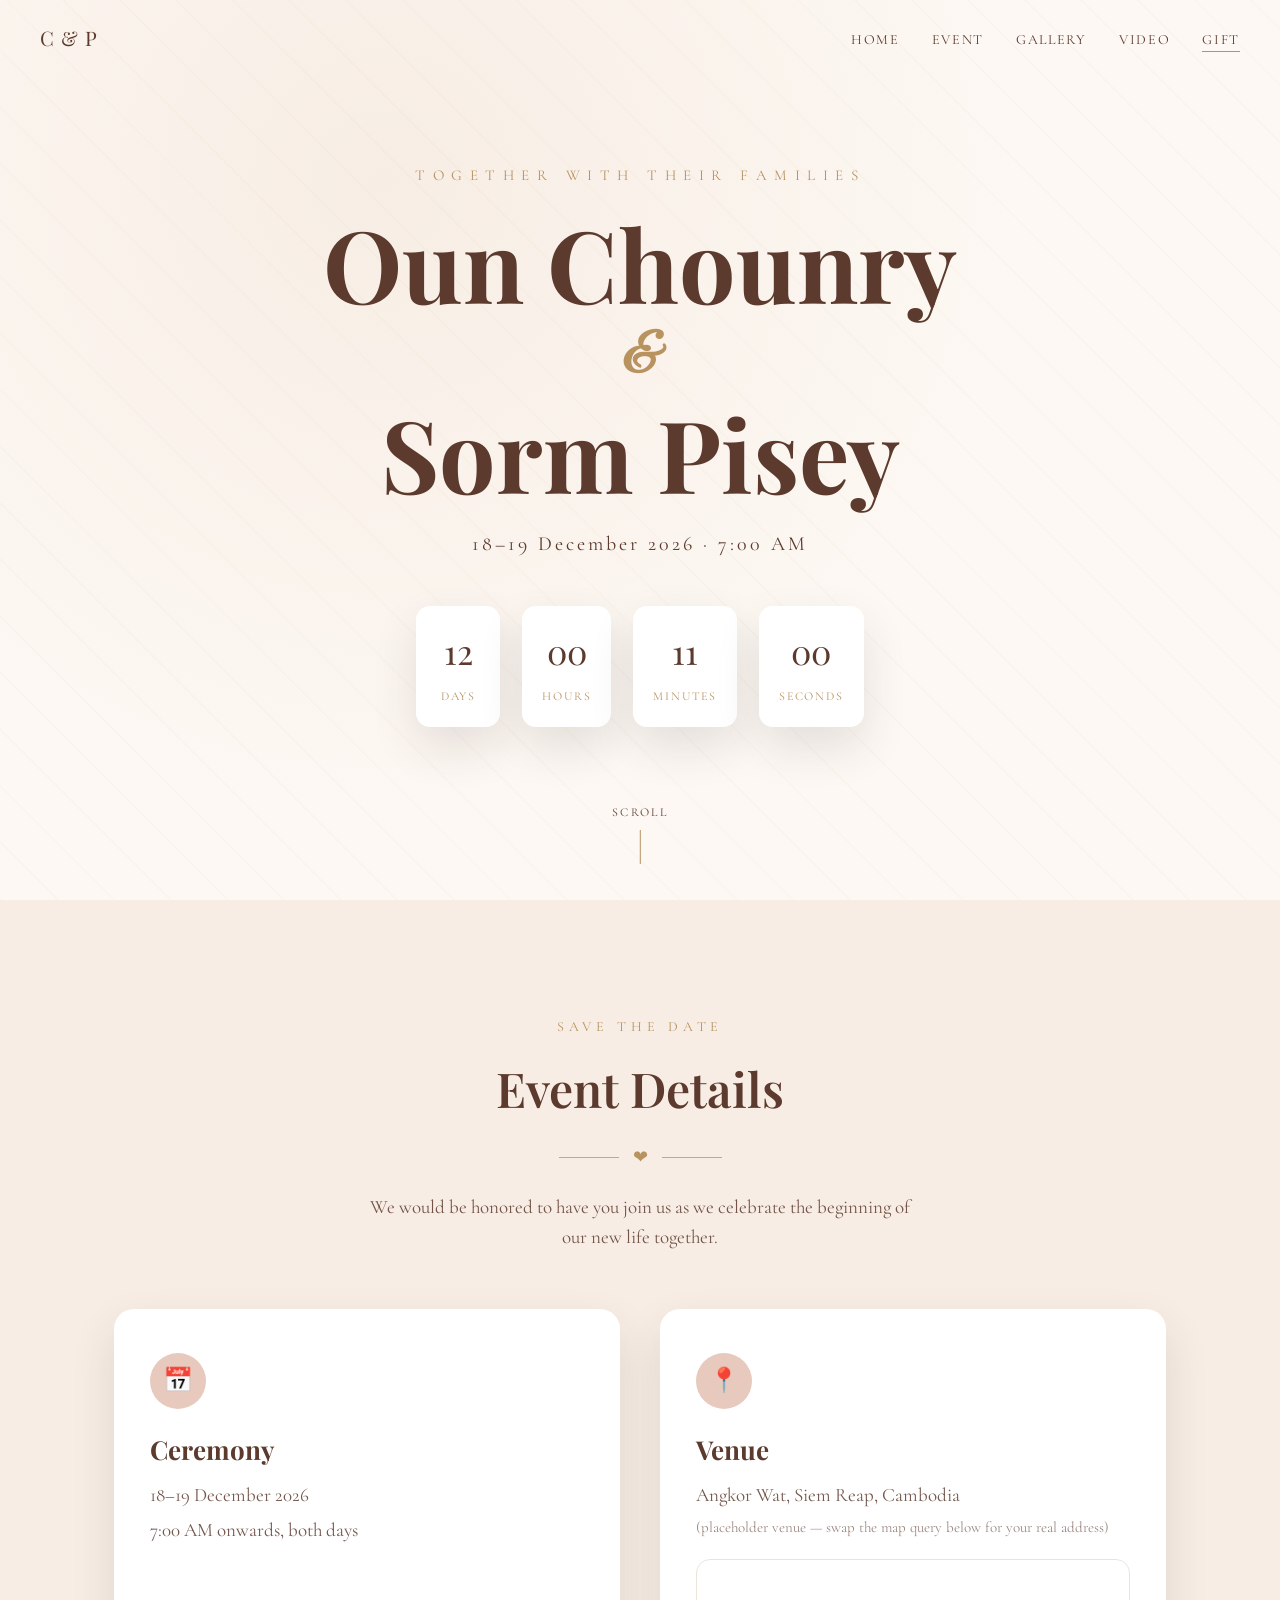
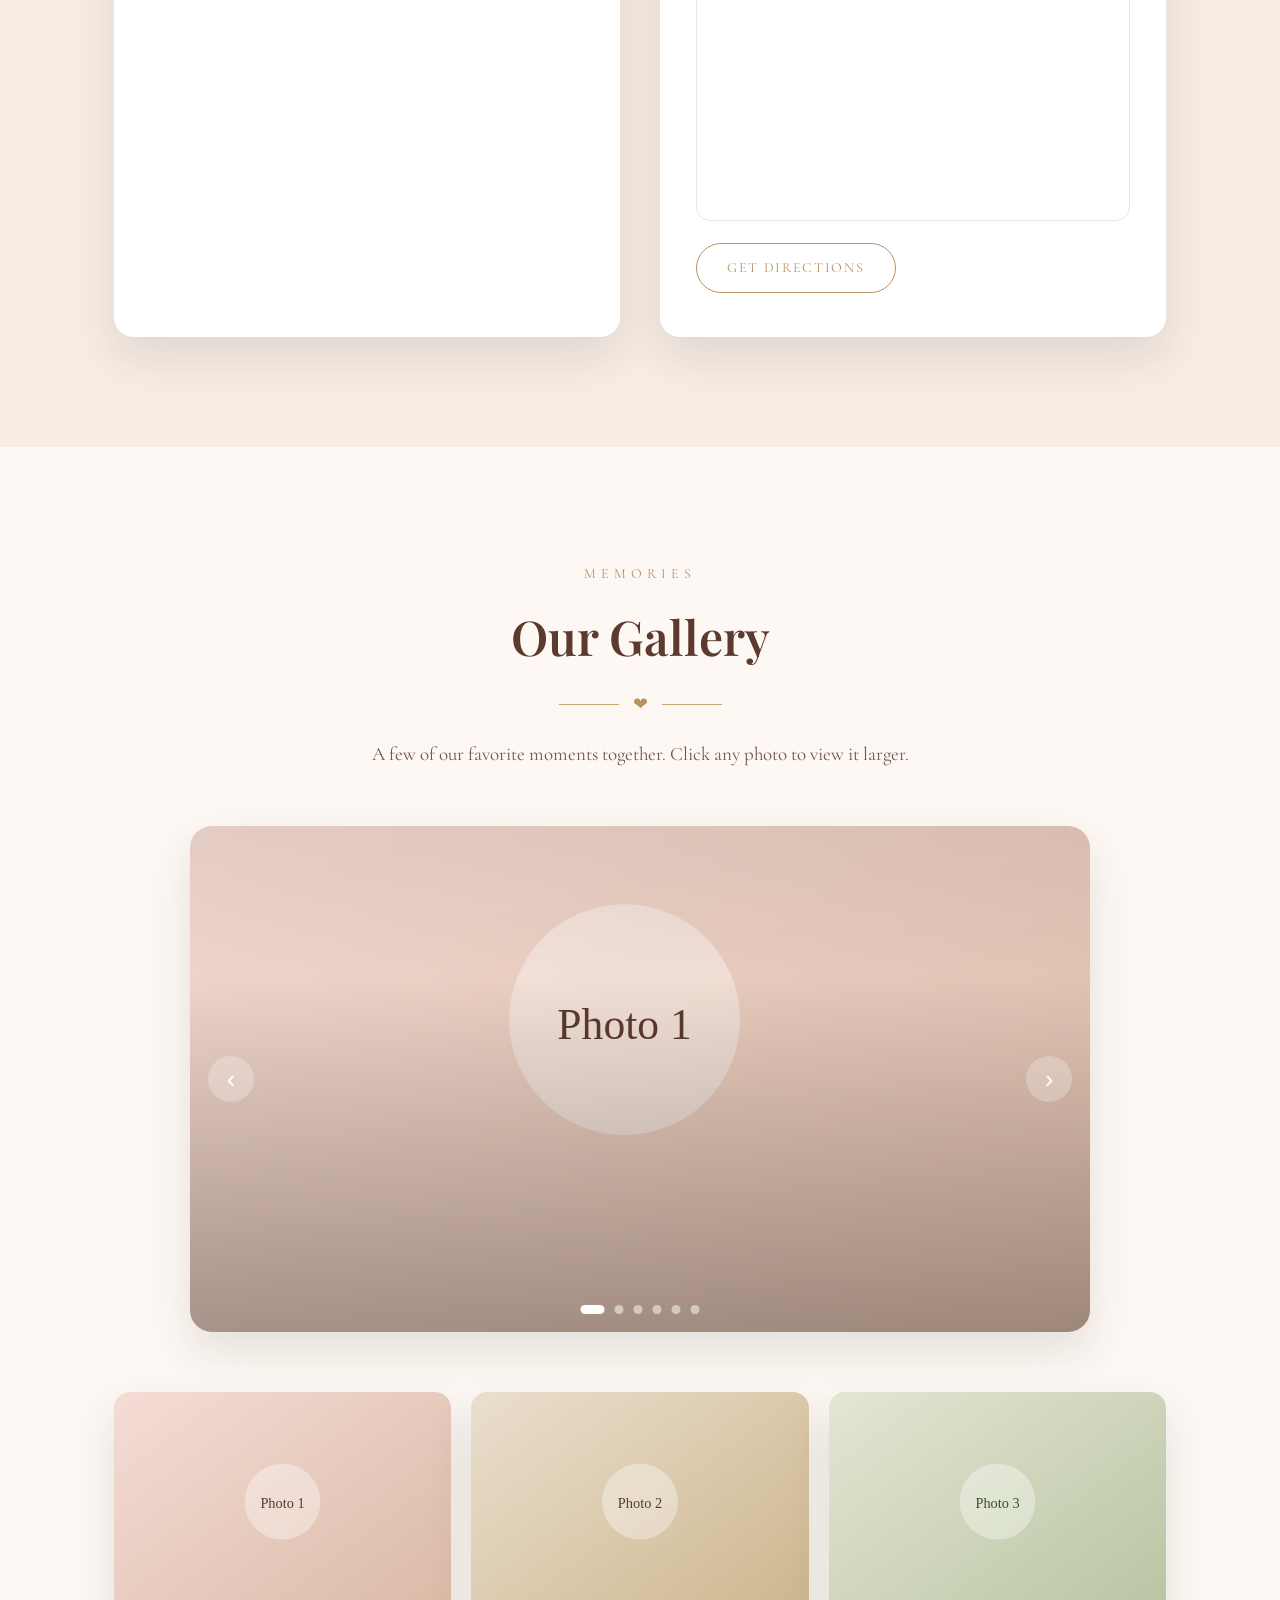
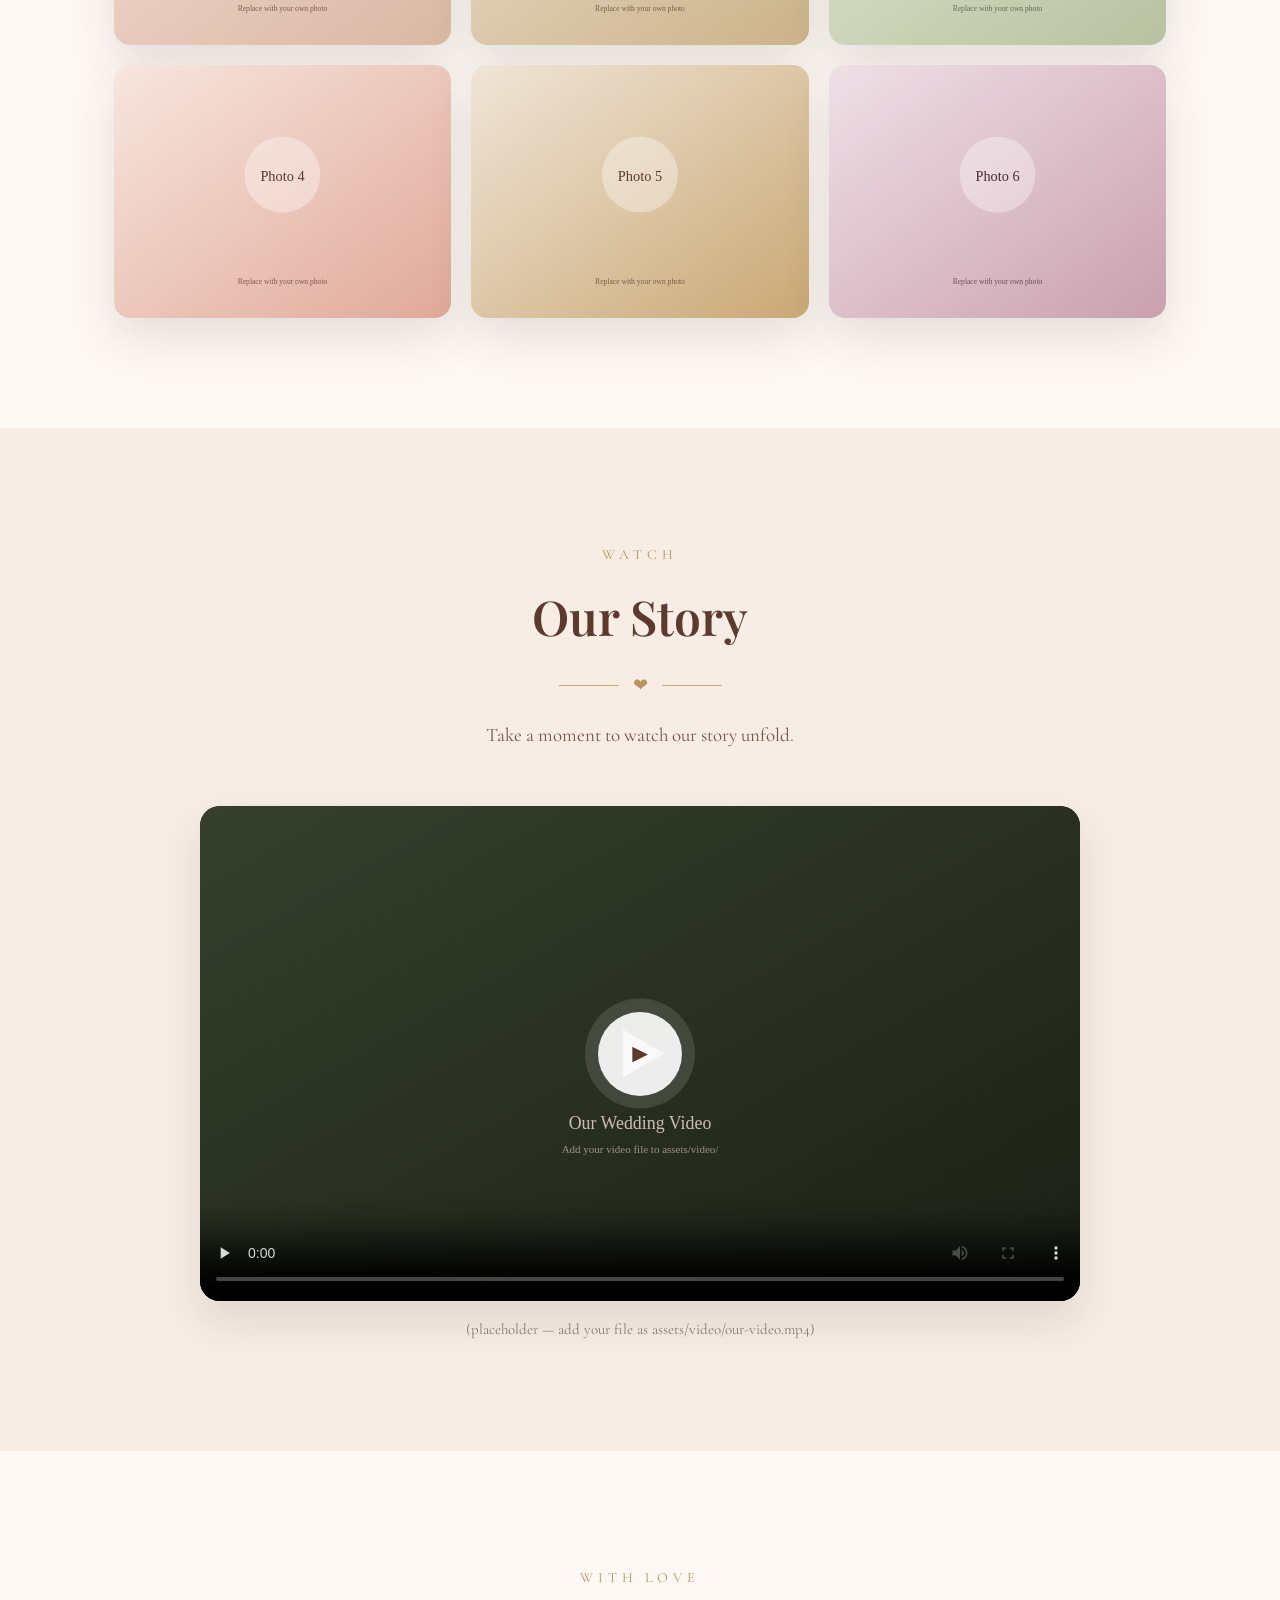
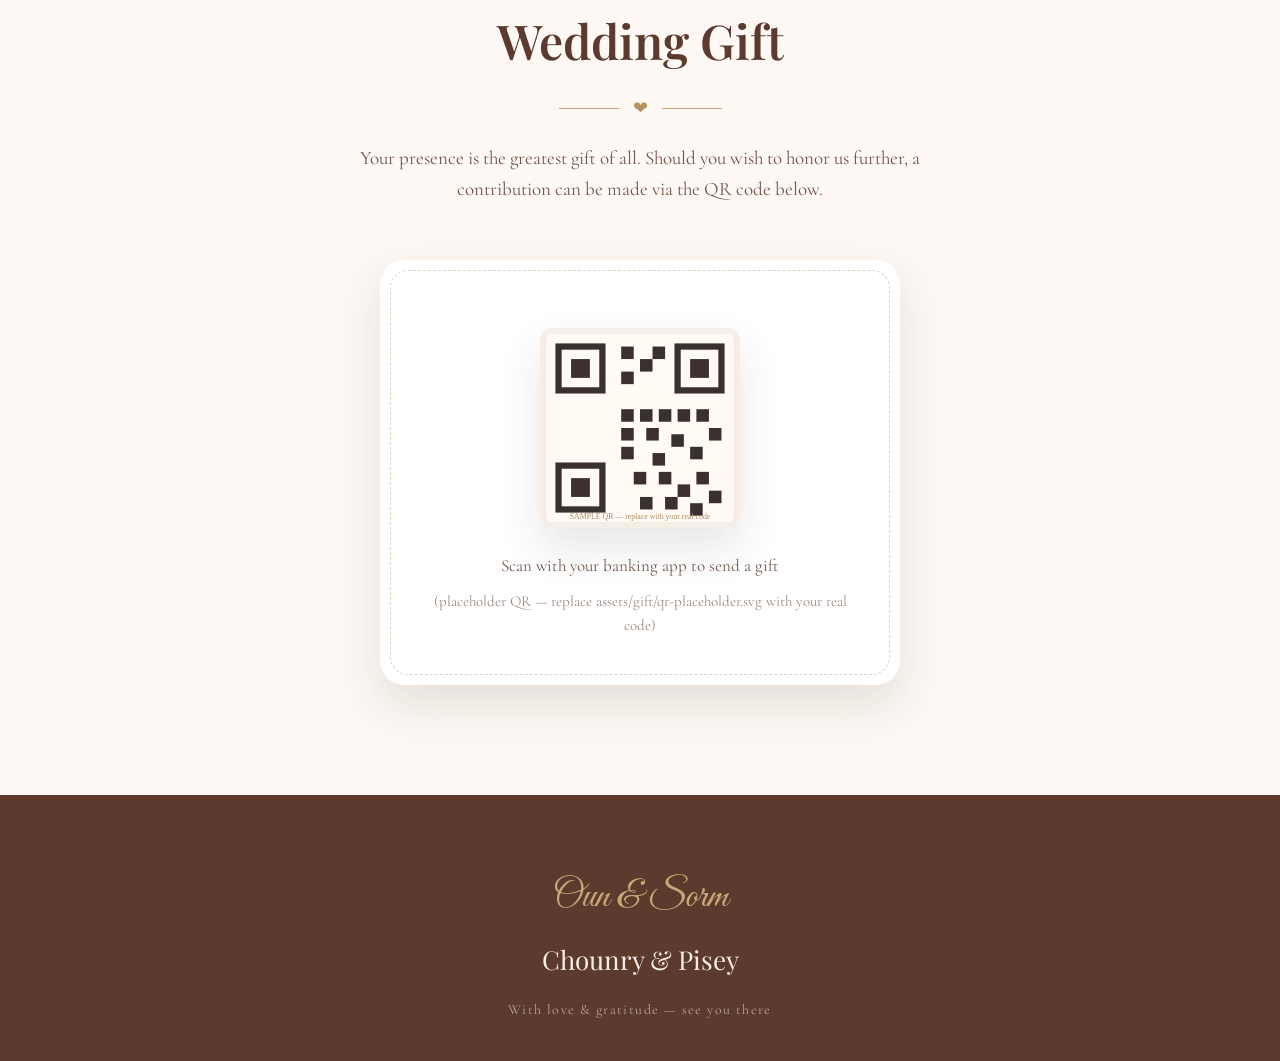
==== index.html @ d33e0694 "first commit" ====
<!DOCTYPE html>
<html lang="en">
<head>
<meta charset="UTF-8" />
<meta name="viewport" content="width=device-width, initial-scale=1.0" />
<title>Chounry &amp; Pisey — Wedding Invitation</title>
<meta name="description" content="Join us in celebrating the wedding of Oun Chounry &amp; Sorm Pisey." />

<link rel="preconnect" href="https://fonts.googleapis.com">
<link rel="preconnect" href="https://fonts.gstatic.com" crossorigin>
<link href="https://fonts.googleapis.com/css2?family=Great+Vibes&family=Playfair+Display:wght@500;600;700&family=Cormorant+Garamond:wght@400;500;600&display=swap" rel="stylesheet">

<link rel="stylesheet" href="assets/css/style.css" />
</head>
<body>

<!-- Preloader -->
<div id="preloader">
  <div class="loader-heart"></div>
</div>

<!-- Floating petals background -->
<div class="petals" aria-hidden="true"></div>

<!-- Navigation -->
<nav class="navbar">
  <div class="nav-brand">C &amp; P</div>
  <ul class="nav-links">
    <li><a href="#home">Home</a></li>
    <li><a href="#event">Event</a></li>
    <li><a href="#gallery">Gallery</a></li>
    <li><a href="#video">Video</a></li>
    <li><a href="#gift">Gift</a></li>
  </ul>
  <div class="nav-toggle" aria-label="Toggle menu">
    <span></span><span></span><span></span>
  </div>
</nav>

<!-- Hero -->
<header class="hero" id="home">
  <div class="hero-content">
    <span class="hero-kicker">Together with their families</span>
    <h1 class="hero-names">
      Oun Chounry
      <span class="amp">&amp;</span>
      Sorm Pisey
    </h1>
    <p class="hero-date">
      18–19 December 2026 · 7:00 AM
    </p>

    <div class="countdown">
      <div class="unit"><span class="num" data-countdown="days">0</span><span class="label">Days</span></div>
      <div class="unit"><span class="num" data-countdown="hours">00</span><span class="label">Hours</span></div>
      <div class="unit"><span class="num" data-countdown="minutes">00</span><span class="label">Minutes</span></div>
      <div class="unit"><span class="num" data-countdown="seconds">00</span><span class="label">Seconds</span></div>
    </div>
  </div>

  <div class="scroll-indicator">
    <span>Scroll</span>
    <span class="line"></span>
  </div>
</header>

<!-- Event Details -->
<section class="event" id="event">
  <div class="container">
    <div class="center reveal">
      <span class="section-label">Save the Date</span>
      <h2 class="section-title">Event Details</h2>
      <div class="divider"><span>&#10084;</span></div>
      <p class="section-sub">
        We would be honored to have you join us as we celebrate the beginning of our new life together.
      </p>
    </div>

    <div class="event-grid">
      <div class="event-card reveal reveal-delay-1">
        <div class="event-icon">&#128197;</div>
        <h3>Ceremony</h3>
        <p>18–19 December 2026</p>
        <p>7:00 AM onwards, both days</p>
      </div>

      <div class="event-card reveal reveal-delay-2">
        <div class="event-icon">&#128205;</div>
        <h3>Venue</h3>
        <p>Angkor Wat, Siem Reap, Cambodia</p>
        <p style="opacity:0.6; font-size: 15px; margin-bottom: 10px;">(placeholder venue — swap the map query below for your real address)</p>
        <div class="map-frame">
          <iframe
            src="https://www.google.com/maps?q=Angkor+Wat,+Siem+Reap,+Cambodia&output=embed"
            loading="lazy"
            referrerpolicy="no-referrer-when-downgrade"
            title="Wedding venue map">
          </iframe>
        </div>
        <a class="btn btn-outline" href="https://www.google.com/maps?q=Angkor+Wat,+Siem+Reap,+Cambodia" target="_blank" rel="noopener">Get Directions</a>
      </div>
    </div>
  </div>
</section>

<!-- Gallery -->
<section id="gallery">
  <div class="container">
    <div class="center reveal">
      <span class="section-label">Memories</span>
      <h2 class="section-title">Our Gallery</h2>
      <div class="divider"><span>&#10084;</span></div>
      <p class="section-sub">A few of our favorite moments together. Click any photo to view it larger.</p>
    </div>

    <div class="carousel reveal">
      <div class="carousel-track">
        <div class="carousel-slide active"><img src="assets/photos/photo-1.svg" alt="Photo 1"></div>
        <div class="carousel-slide"><img src="assets/photos/photo-2.svg" alt="Photo 2"></div>
        <div class="carousel-slide"><img src="assets/photos/photo-3.svg" alt="Photo 3"></div>
        <div class="carousel-slide"><img src="assets/photos/photo-4.svg" alt="Photo 4"></div>
        <div class="carousel-slide"><img src="assets/photos/photo-5.svg" alt="Photo 5"></div>
        <div class="carousel-slide"><img src="assets/photos/photo-6.svg" alt="Photo 6"></div>
      </div>
      <button class="carousel-arrow prev" aria-label="Previous slide">&#8249;</button>
      <button class="carousel-arrow next" aria-label="Next slide">&#8250;</button>
      <div class="carousel-dots">
        <button class="dot active" data-slide="0" aria-label="Go to slide 1"></button>
        <button class="dot" data-slide="1" aria-label="Go to slide 2"></button>
        <button class="dot" data-slide="2" aria-label="Go to slide 3"></button>
        <button class="dot" data-slide="3" aria-label="Go to slide 4"></button>
        <button class="dot" data-slide="4" aria-label="Go to slide 5"></button>
        <button class="dot" data-slide="5" aria-label="Go to slide 6"></button>
      </div>
    </div>

    <div class="gallery-grid">
      <div class="gallery-item reveal reveal-delay-1"><img src="assets/photos/photo-1.svg" alt="Photo 1"></div>
      <div class="gallery-item reveal reveal-delay-2"><img src="assets/photos/photo-2.svg" alt="Photo 2"></div>
      <div class="gallery-item reveal reveal-delay-3"><img src="assets/photos/photo-3.svg" alt="Photo 3"></div>
      <div class="gallery-item reveal reveal-delay-1"><img src="assets/photos/photo-4.svg" alt="Photo 4"></div>
      <div class="gallery-item reveal reveal-delay-2"><img src="assets/photos/photo-5.svg" alt="Photo 5"></div>
      <div class="gallery-item reveal reveal-delay-3"><img src="assets/photos/photo-6.svg" alt="Photo 6"></div>
    </div>
  </div>
</section>

<!-- Video -->
<section class="video" id="video">
  <div class="container">
    <div class="center reveal">
      <span class="section-label">Watch</span>
      <h2 class="section-title">Our Story</h2>
      <div class="divider"><span>&#10084;</span></div>
      <p class="section-sub">Take a moment to watch our story unfold.</p>
    </div>

    <div class="video-frame reveal">
      <video poster="assets/video/poster.svg" controls preload="none">
        <source src="assets/video/our-video.mp4" type="video/mp4">
        Your browser does not support embedded video.
      </video>
      <div class="video-play">
        <div class="circle">&#9658;</div>
      </div>
    </div>
    <p class="center" style="opacity:0.6; font-size: 15px; margin-top:16px;">
      (placeholder — add your file as assets/video/our-video.mp4)
    </p>
  </div>
</section>

<!-- Gift -->
<section id="gift">
  <div class="container">
    <div class="center reveal">
      <span class="section-label">With Love</span>
      <h2 class="section-title">Wedding Gift</h2>
      <div class="divider"><span>&#10084;</span></div>
      <p class="section-sub">
        Your presence is the greatest gift of all. Should you wish to honor us further,
        a contribution can be made via the QR code below.
      </p>
    </div>

    <div class="gift-card reveal">
      <img class="gift-qr" src="assets/gift/qr-placeholder.svg" alt="Wedding gift QR code" />
      <p class="gift-note">Scan with your banking app to send a gift</p>
      <p class="gift-note" style="opacity:0.6; font-size: 15px;">(placeholder QR — replace assets/gift/qr-placeholder.svg with your real code)</p>
    </div>
  </div>
</section>

<!-- Footer -->
<footer>
  <div class="container">
    <span class="amp">Oun &amp; Sorm</span>
    <p class="names">Chounry &amp; Pisey</p>
    <p class="sub">With love &amp; gratitude — see you there</p>
  </div>
</footer>

<!-- Lightbox -->
<div class="lightbox">
  <span class="lightbox-close">&times;</span>
  <span class="lightbox-prev">&#8249;</span>
  <img src="" alt="" />
  <span class="lightbox-next">&#8250;</span>
</div>

<script src="assets/js/script.js"></script>
</body>
</html>
---- assets/css/style.css ----
/* ============ Custom Properties ============ */
:root {
  --ivory: #fdf8f3;
  --cream: #f7ede4;
  --blush: #e8c9bd;
  --blush-dark: #d9b8a3;
  --gold: #b8925f;
  --gold-light: #c9a875;
  --sage: #8a9a72;
  --ink: #3b2f2f;
  --ink-soft: #5c3a2e;
  --white: #ffffff;

  --font-script: "Great Vibes", "Brush Script MT", cursive;
  --font-heading: "Playfair Display", Georgia, "Times New Roman", serif;
  --font-body: "Cormorant Garamond", Georgia, serif;

  --shadow-soft: 0 20px 45px rgba(59, 47, 47, 0.12);
  --transition: 0.6s cubic-bezier(0.22, 1, 0.36, 1);
}

* {
  margin: 0;
  padding: 0;
  box-sizing: border-box;
}

html {
  scroll-behavior: smooth;
}

body {
  font-family: var(--font-body);
  background: var(--ivory);
  color: var(--ink);
  font-size: 19px;
  line-height: 1.6;
  overflow-x: hidden;
}

img {
  max-width: 100%;
  display: block;
}

a {
  text-decoration: none;
  color: inherit;
}

.container {
  max-width: 1100px;
  margin: 0 auto;
  padding: 0 24px;
}

.section-label {
  display: inline-block;
  font-family: var(--font-body);
  letter-spacing: 0.35em;
  text-transform: uppercase;
  font-size: 14px;
  color: var(--gold);
  margin-bottom: 12px;
}

.section-title {
  font-family: var(--font-heading);
  font-size: clamp(32px, 5vw, 48px);
  font-weight: 600;
  color: var(--ink-soft);
  margin-bottom: 16px;
}

.section-sub {
  max-width: 560px;
  margin: 0 auto 56px;
  color: var(--ink-soft);
  opacity: 0.85;
}

.center {
  text-align: center;
}

section {
  padding: 110px 0;
  position: relative;
}

/* ============ Reveal on scroll ============ */
.reveal {
  opacity: 0;
  transform: translateY(40px);
  transition: opacity 0.9s ease, transform 0.9s ease;
}
.reveal.in-view {
  opacity: 1;
  transform: translateY(0);
}
.reveal-delay-1.in-view { transition-delay: 0.1s; }
.reveal-delay-2.in-view { transition-delay: 0.2s; }
.reveal-delay-3.in-view { transition-delay: 0.3s; }
.reveal-delay-4.in-view { transition-delay: 0.4s; }
.reveal-delay-5.in-view { transition-delay: 0.5s; }

/* ============ Preloader ============ */
#preloader {
  position: fixed;
  inset: 0;
  z-index: 9999;
  background: var(--ivory);
  display: flex;
  align-items: center;
  justify-content: center;
  transition: opacity 0.8s ease, visibility 0.8s ease;
}
#preloader.loaded {
  opacity: 0;
  visibility: hidden;
  pointer-events: none;
}
.loader-heart {
  width: 48px;
  height: 48px;
  position: relative;
  transform: rotate(45deg);
  animation: heartbeat 1.1s ease-in-out infinite;
}
.loader-heart::before,
.loader-heart::after {
  content: "";
  position: absolute;
  width: 48px;
  height: 48px;
  border-radius: 50%;
  background: var(--gold-light);
}
.loader-heart::before { top: -24px; left: 0; }
.loader-heart::after { left: 24px; top: 0; }
@keyframes heartbeat {
  0%, 100% { transform: rotate(45deg) scale(1); }
  25% { transform: rotate(45deg) scale(1.12); }
  40% { transform: rotate(45deg) scale(0.95); }
}

/* ============ Floating Petals Background ============ */
.petals {
  position: fixed;
  inset: 0;
  pointer-events: none;
  overflow: hidden;
  z-index: 1;
}
.petal {
  position: absolute;
  top: -40px;
  width: 14px;
  height: 14px;
  background: var(--blush-dark);
  opacity: 0.55;
  border-radius: 100% 0 100% 0;
  animation-name: fall, sway;
  animation-timing-function: linear, ease-in-out;
  animation-iteration-count: infinite, infinite;
}
@keyframes fall {
  to { transform: translateY(110vh) rotate(360deg); }
}
@keyframes sway {
  0%, 100% { margin-left: 0; }
  50% { margin-left: 40px; }
}

/* ============ Navigation ============ */
.navbar {
  position: fixed;
  top: 0;
  left: 0;
  right: 0;
  z-index: 500;
  display: flex;
  align-items: center;
  justify-content: space-between;
  padding: 22px 40px;
  transition: background var(--transition), padding var(--transition), box-shadow var(--transition);
}
.navbar.scrolled {
  background: rgba(253, 248, 243, 0.92);
  backdrop-filter: blur(10px);
  padding: 14px 40px;
  box-shadow: 0 8px 24px rgba(59, 47, 47, 0.08);
}
.nav-brand {
  font-family: var(--font-heading);
  font-size: 20px;
  letter-spacing: 0.05em;
  color: var(--ink-soft);
}
.nav-links {
  display: flex;
  gap: 32px;
  list-style: none;
}
.nav-links a {
  position: relative;
  font-size: 14px;
  letter-spacing: 0.12em;
  text-transform: uppercase;
  color: var(--ink-soft);
  padding-bottom: 4px;
}
.nav-links a::after {
  content: "";
  position: absolute;
  left: 0;
  bottom: 0;
  width: 0;
  height: 1px;
  background: var(--gold);
  transition: width 0.35s ease;
}
.nav-links a:hover::after,
.nav-links a.active::after {
  width: 100%;
}
.nav-toggle {
  display: none;
  flex-direction: column;
  gap: 5px;
  cursor: pointer;
  z-index: 600;
}
.nav-toggle span {
  width: 26px;
  height: 2px;
  background: var(--ink-soft);
  transition: transform 0.3s ease, opacity 0.3s ease;
}

/* ============ Hero ============ */
.hero {
  min-height: 100vh;
  display: flex;
  align-items: center;
  justify-content: center;
  text-align: center;
  position: relative;
  background: radial-gradient(circle at 30% 20%, var(--cream) 0%, var(--ivory) 55%),
              linear-gradient(160deg, var(--ivory) 0%, var(--blush) 140%);
  overflow: hidden;
}
.hero::before {
  content: "";
  position: absolute;
  inset: 0;
  background: repeating-linear-gradient(45deg, rgba(184, 146, 95, 0.03) 0 2px, transparent 2px 40px);
}
.hero-content {
  position: relative;
  z-index: 2;
}
.hero-kicker {
  display: block;
  font-size: 15px;
  letter-spacing: 0.5em;
  text-transform: uppercase;
  color: var(--gold);
  opacity: 0;
  animation: fadeInUp 1s ease forwards 0.2s;
}
.hero-names {
  font-family: var(--font-heading);
  font-size: clamp(48px, 9vw, 100px);
  color: var(--ink-soft);
  margin: 18px 0;
  line-height: 1.15;
  opacity: 0;
  animation: fadeInUp 1.1s ease forwards 0.5s;
}
.hero-names .amp {
  display: block;
  font-family: var(--font-script);
  font-size: 0.55em;
  color: var(--gold);
  margin: 6px 0;
}
.hero-date {
  font-size: 20px;
  letter-spacing: 0.15em;
  color: var(--ink-soft);
  opacity: 0;
  animation: fadeInUp 1s ease forwards 0.9s;
}
.hero-date .edit-note {
  display: block;
  font-size: 13px;
  letter-spacing: 0.05em;
  color: var(--sage);
  margin-top: 6px;
  font-style: italic;
}

@keyframes fadeInUp {
  from { opacity: 0; transform: translateY(28px); }
  to { opacity: 1; transform: translateY(0); }
}

/* Countdown */
.countdown {
  display: flex;
  gap: 22px;
  justify-content: center;
  margin: 46px 0 10px;
  opacity: 0;
  animation: fadeInUp 1s ease forwards 1.2s;
}
.countdown .unit {
  background: var(--white);
  border-radius: 14px;
  padding: 18px 20px;
  min-width: 84px;
  box-shadow: var(--shadow-soft);
}
.countdown .num {
  display: block;
  font-family: var(--font-heading);
  font-size: 34px;
  color: var(--ink-soft);
}
.countdown .label {
  font-size: 12px;
  letter-spacing: 0.15em;
  text-transform: uppercase;
  color: var(--gold);
}

.scroll-indicator {
  position: absolute;
  bottom: 36px;
  left: 50%;
  transform: translateX(-50%);
  display: flex;
  flex-direction: column;
  align-items: center;
  gap: 8px;
  color: var(--ink-soft);
  font-size: 12px;
  letter-spacing: 0.2em;
  text-transform: uppercase;
  animation: bounce 2.4s ease-in-out infinite;
}
.scroll-indicator .line {
  width: 1px;
  height: 34px;
  background: var(--gold);
}
@keyframes bounce {
  0%, 100% { transform: translate(-50%, 0); }
  50% { transform: translate(-50%, 10px); }
}

/* ============ Divider ============ */
.divider {
  display: flex;
  align-items: center;
  justify-content: center;
  gap: 14px;
  margin-bottom: 20px;
}
.divider::before,
.divider::after {
  content: "";
  width: 60px;
  height: 1px;
  background: var(--gold-light);
}
.divider span {
  color: var(--gold);
  font-size: 18px;
}

/* ============ Event Section ============ */
.event {
  background: var(--cream);
}
.event-grid {
  display: grid;
  grid-template-columns: 1fr 1fr;
  gap: 40px;
  align-items: stretch;
}
.event-card {
  background: var(--white);
  border-radius: 20px;
  padding: 44px 36px;
  box-shadow: var(--shadow-soft);
  transition: transform var(--transition), box-shadow var(--transition);
}
.event-card:hover {
  transform: translateY(-8px);
  box-shadow: 0 30px 55px rgba(59, 47, 47, 0.16);
}
.event-icon {
  width: 56px;
  height: 56px;
  border-radius: 50%;
  background: var(--blush);
  display: flex;
  align-items: center;
  justify-content: center;
  font-size: 24px;
  margin-bottom: 20px;
  color: var(--ink-soft);
}
.event-card h3 {
  font-family: var(--font-heading);
  font-size: 26px;
  color: var(--ink-soft);
  margin-bottom: 10px;
}
.event-card p {
  color: var(--ink-soft);
  opacity: 0.85;
  margin-bottom: 4px;
}
.map-frame {
  margin-top: 20px;
  border-radius: 14px;
  overflow: hidden;
  border: 1px solid rgba(184, 146, 95, 0.25);
}
.map-frame iframe {
  width: 100%;
  height: 260px;
  border: 0;
  display: block;
  filter: grayscale(15%) contrast(1.02);
}
.btn {
  display: inline-block;
  margin-top: 22px;
  padding: 13px 30px;
  border-radius: 999px;
  background: var(--gold);
  color: var(--white);
  font-size: 14px;
  letter-spacing: 0.12em;
  text-transform: uppercase;
  transition: transform 0.3s ease, box-shadow 0.3s ease, background 0.3s ease;
  box-shadow: 0 10px 24px rgba(184, 146, 95, 0.35);
}
.btn:hover {
  transform: translateY(-3px);
  background: var(--gold-light);
  box-shadow: 0 16px 30px rgba(184, 146, 95, 0.45);
}
.btn-outline {
  background: transparent;
  color: var(--gold);
  box-shadow: none;
  border: 1px solid var(--gold);
}
.btn-outline:hover {
  background: var(--gold);
  color: var(--white);
}

/* ============ Carousel ============ */
.carousel {
  position: relative;
  max-width: 900px;
  margin: 0 auto 60px;
  border-radius: 22px;
  overflow: hidden;
  box-shadow: var(--shadow-soft);
  aspect-ratio: 16 / 9;
  background: var(--cream);
}
.carousel-track {
  position: relative;
  width: 100%;
  height: 100%;
}
.carousel-slide {
  position: absolute;
  inset: 0;
  opacity: 0;
  transition: opacity 1.4s cubic-bezier(0.22, 1, 0.36, 1);
  overflow: hidden;
}
.carousel-slide.active {
  opacity: 1;
  z-index: 1;
}
.carousel-slide img {
  width: 100%;
  height: 100%;
  object-fit: cover;
  transform: scale(1);
}
.carousel-slide.active img {
  animation: kenburns 6.5s ease-in-out forwards;
}
@keyframes kenburns {
  from { transform: scale(1) translate(0, 0); }
  to { transform: scale(1.14) translate(-1.5%, -1.5%); }
}
.carousel::after {
  content: "";
  position: absolute;
  inset: 0;
  background: linear-gradient(180deg, rgba(0,0,0,0.05) 0%, rgba(0,0,0,0) 30%, rgba(0,0,0,0.28) 100%);
  z-index: 2;
  pointer-events: none;
}
.carousel-arrow {
  position: absolute;
  top: 50%;
  transform: translateY(-50%);
  z-index: 3;
  width: 46px;
  height: 46px;
  border: none;
  border-radius: 50%;
  background: rgba(255, 255, 255, 0.25);
  backdrop-filter: blur(4px);
  color: #fff;
  font-size: 26px;
  line-height: 1;
  cursor: pointer;
  display: flex;
  align-items: center;
  justify-content: center;
  transition: background 0.3s ease, transform 0.3s ease;
}
.carousel-arrow:hover {
  background: rgba(255, 255, 255, 0.45);
  transform: translateY(-50%) scale(1.08);
}
.carousel-arrow.prev { left: 18px; }
.carousel-arrow.next { right: 18px; }
.carousel-dots {
  position: absolute;
  bottom: 18px;
  left: 50%;
  transform: translateX(-50%);
  z-index: 3;
  display: flex;
  gap: 10px;
}
.carousel-dots .dot {
  width: 9px;
  height: 9px;
  border-radius: 50%;
  border: none;
  background: rgba(255, 255, 255, 0.5);
  cursor: pointer;
  padding: 0;
  transition: transform 0.3s ease, background 0.3s ease, width 0.3s ease;
}
.carousel-dots .dot.active {
  background: var(--white);
  width: 24px;
  border-radius: 5px;
}

@media (max-width: 720px) {
  .carousel-arrow {
    width: 38px;
    height: 38px;
    font-size: 20px;
  }
}

/* ============ Gallery ============ */
.gallery-grid {
  display: grid;
  grid-template-columns: repeat(3, 1fr);
  gap: 20px;
}
.gallery-item {
  position: relative;
  border-radius: 16px;
  overflow: hidden;
  cursor: pointer;
  aspect-ratio: 4 / 3;
  box-shadow: var(--shadow-soft);
}
.gallery-item img {
  width: 100%;
  height: 100%;
  object-fit: cover;
  transition: transform 0.7s cubic-bezier(0.22, 1, 0.36, 1);
}
.gallery-item:hover img {
  transform: scale(1.12);
}
.gallery-item::after {
  content: "\2795";
  position: absolute;
  inset: 0;
  display: flex;
  align-items: center;
  justify-content: center;
  color: #fff;
  font-size: 22px;
  background: rgba(59, 47, 47, 0);
  opacity: 0;
  pointer-events: none;
  transition: all 0.4s ease;
}
.gallery-item:hover::after {
  background: rgba(59, 47, 47, 0.35);
  opacity: 1;
}

/* Lightbox */
.lightbox {
  position: fixed;
  inset: 0;
  z-index: 1000;
  background: rgba(20, 15, 12, 0.92);
  display: flex;
  align-items: center;
  justify-content: center;
  opacity: 0;
  visibility: hidden;
  transition: opacity 0.4s ease, visibility 0.4s ease;
}
.lightbox.active {
  opacity: 1;
  visibility: visible;
}
.lightbox img {
  max-width: 82vw;
  max-height: 78vh;
  border-radius: 10px;
  transform: scale(0.9);
  transition: transform 0.4s ease;
  box-shadow: 0 30px 80px rgba(0,0,0,0.5);
}
.lightbox.active img {
  transform: scale(1);
}
.lightbox-close,
.lightbox-prev,
.lightbox-next {
  position: absolute;
  color: #fff;
  font-size: 28px;
  cursor: pointer;
  background: rgba(255,255,255,0.12);
  width: 46px;
  height: 46px;
  border-radius: 50%;
  display: flex;
  align-items: center;
  justify-content: center;
  transition: background 0.3s ease;
}
.lightbox-close:hover,
.lightbox-prev:hover,
.lightbox-next:hover {
  background: rgba(255,255,255,0.28);
}
.lightbox-close { top: 30px; right: 30px; }
.lightbox-prev { left: 24px; top: 50%; transform: translateY(-50%); }
.lightbox-next { right: 24px; top: 50%; transform: translateY(-50%); }

/* ============ Video ============ */
.video {
  background: var(--cream);
}
.video-frame {
  position: relative;
  max-width: 880px;
  margin: 0 auto;
  border-radius: 20px;
  overflow: hidden;
  box-shadow: var(--shadow-soft);
}
.video-frame video {
  width: 100%;
  display: block;
  background: #20261a;
}
.video-play {
  position: absolute;
  inset: 0;
  display: flex;
  align-items: center;
  justify-content: center;
  cursor: pointer;
  background: rgba(0,0,0,0.15);
  transition: opacity 0.4s ease;
}
.video-play .circle {
  width: 84px;
  height: 84px;
  border-radius: 50%;
  background: rgba(255,255,255,0.9);
  display: flex;
  align-items: center;
  justify-content: center;
  font-size: 26px;
  color: var(--ink-soft);
  animation: pulseRing 2.4s ease-in-out infinite;
}
@keyframes pulseRing {
  0%, 100% { box-shadow: 0 0 0 0 rgba(255,255,255,0.5); }
  50% { box-shadow: 0 0 0 18px rgba(255,255,255,0); }
}
.video-play.hidden {
  opacity: 0;
  pointer-events: none;
}

/* ============ Gift ============ */
.gift-card {
  max-width: 520px;
  margin: 0 auto;
  background: var(--white);
  border-radius: 24px;
  padding: 48px 40px;
  text-align: center;
  box-shadow: var(--shadow-soft);
  position: relative;
}
.gift-card::before {
  content: "";
  position: absolute;
  inset: 10px;
  border: 1px dashed rgba(184, 146, 95, 0.4);
  border-radius: 18px;
  pointer-events: none;
}
.gift-qr {
  width: 200px;
  margin: 20px auto 24px;
  border-radius: 12px;
  border: 6px solid var(--cream);
  box-shadow: var(--shadow-soft);
}
.gift-note {
  color: var(--ink-soft);
  opacity: 0.85;
  font-size: 17px;
  margin-top: 10px;
}

/* ============ Footer ============ */
footer {
  background: var(--ink-soft);
  color: var(--cream);
  text-align: center;
  padding: 70px 0 40px;
}
footer .amp {
  font-family: var(--font-script);
  font-size: 40px;
  color: var(--gold-light);
  display: block;
  margin-bottom: 10px;
}
footer .names {
  font-family: var(--font-heading);
  font-size: 26px;
  margin-bottom: 18px;
}
footer .sub {
  opacity: 0.6;
  font-size: 14px;
  letter-spacing: 0.1em;
}

/* ============ Responsive ============ */
@media (max-width: 860px) {
  .event-grid {
    grid-template-columns: 1fr;
  }
  .gallery-grid {
    grid-template-columns: repeat(2, 1fr);
  }
}

@media (max-width: 720px) {
  .nav-links {
    position: fixed;
    top: 0;
    right: 0;
    height: 100vh;
    width: 240px;
    background: var(--ivory);
    flex-direction: column;
    justify-content: center;
    align-items: center;
    gap: 28px;
    transform: translateX(100%);
    transition: transform var(--transition);
    box-shadow: -10px 0 30px rgba(0,0,0,0.08);
  }
  .nav-links.open {
    transform: translateX(0);
  }
  .nav-toggle {
    display: flex;
  }
  .countdown {
    flex-wrap: wrap;
  }
  .lightbox-prev, .lightbox-next {
    width: 38px;
    height: 38px;
    font-size: 20px;
  }
}

@media (max-width: 520px) {
  .gallery-grid {
    grid-template-columns: repeat(2, 1fr);
    gap: 12px;
  }
  section {
    padding: 80px 0;
  }
}
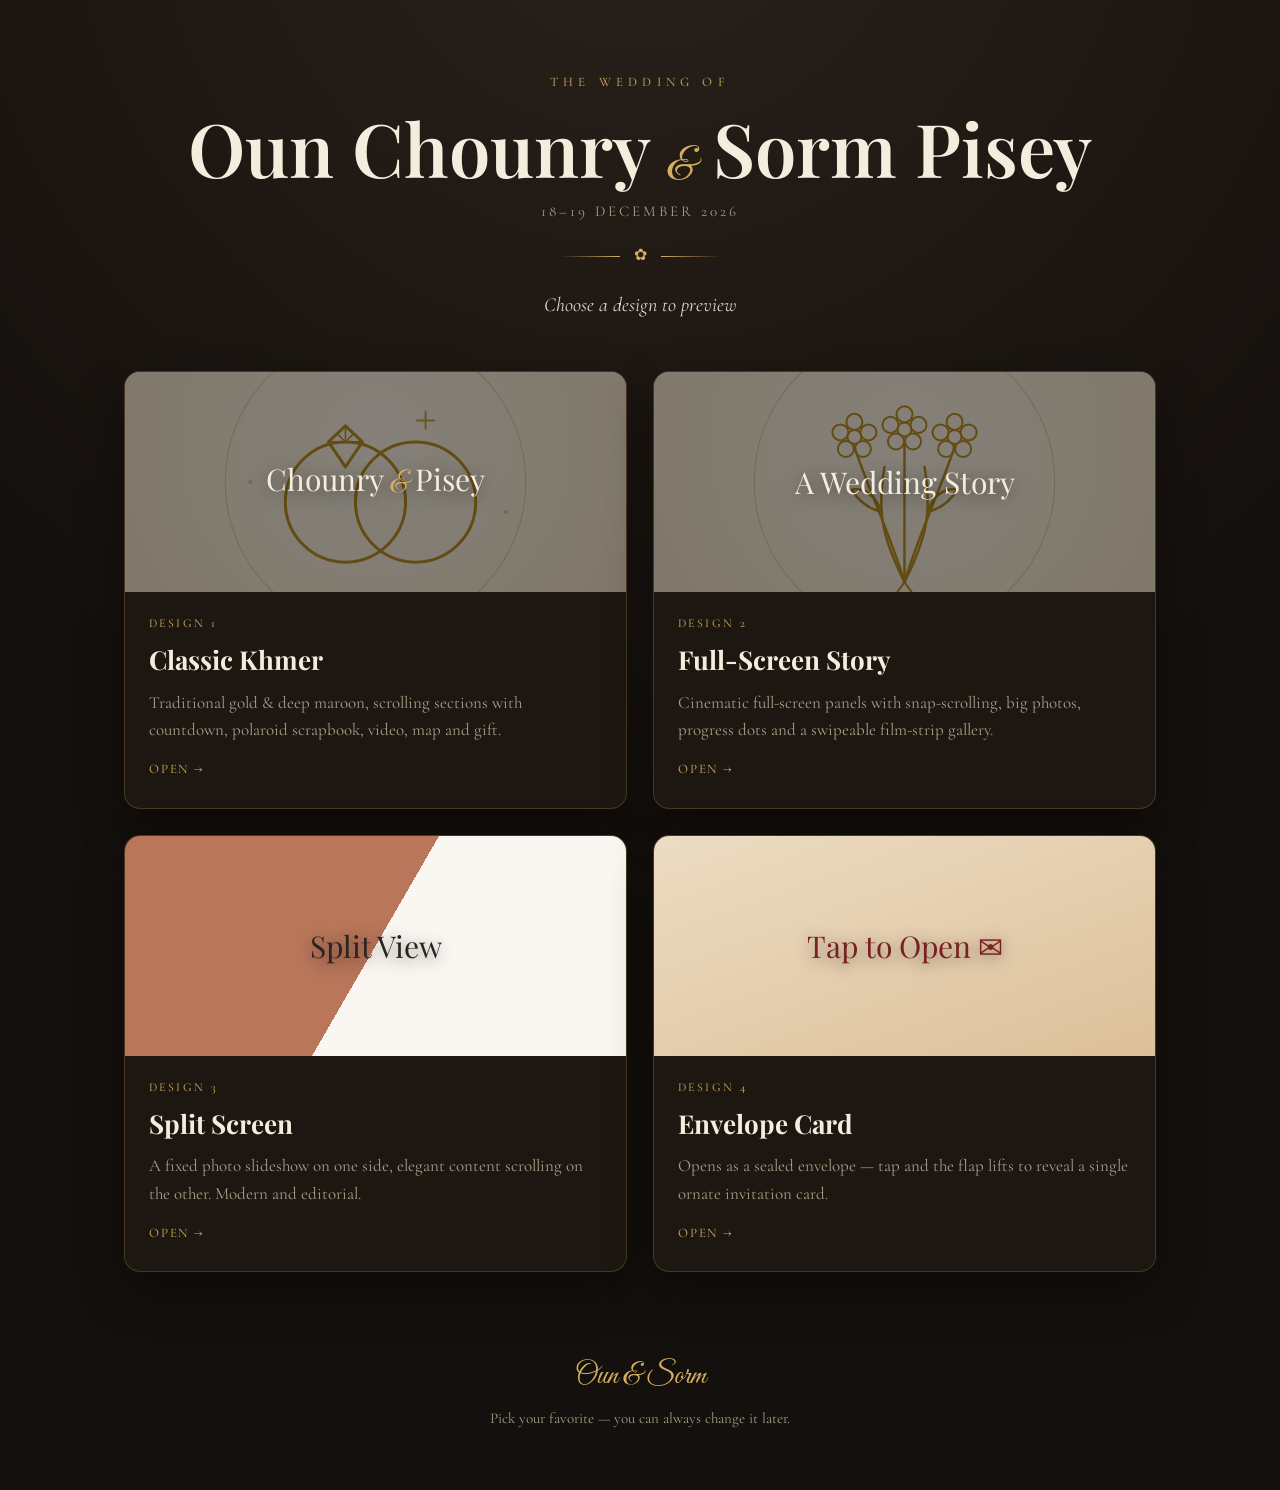
==== commit d431061d: "chore: added more designs" ====
--- a/index.html
+++ b/index.html
@@ -3,211 +3,188 @@
 <head>
 <meta charset="UTF-8" />
 <meta name="viewport" content="width=device-width, initial-scale=1.0" />
-<title>Chounry &amp; Pisey — Wedding Invitation</title>
-<meta name="description" content="Join us in celebrating the wedding of Oun Chounry &amp; Sorm Pisey." />
-
+<title>Chounry &amp; Pisey — Choose a Design</title>
+<meta name="description" content="Preview the wedding invitation designs for Oun Chounry &amp; Sorm Pisey." />
 <link rel="preconnect" href="https://fonts.googleapis.com">
 <link rel="preconnect" href="https://fonts.gstatic.com" crossorigin>
 <link href="https://fonts.googleapis.com/css2?family=Great+Vibes&family=Playfair+Display:wght@500;600;700&family=Cormorant+Garamond:wght@400;500;600&display=swap" rel="stylesheet">
+<style>
+  :root {
+    --bg: #14100d;
+    --bg-2: #1d1712;
+    --gold: #d4af5f;
+    --gold-deep: #b8901f;
+    --cream: #f4ecdd;
+    --muted: #a99c86;
+    --ease: cubic-bezier(0.22, 1, 0.36, 1);
+    --font-script: "Great Vibes", cursive;
+    --font-heading: "Playfair Display", Georgia, serif;
+    --font-body: "Cormorant Garamond", Georgia, serif;
+  }
+  * { margin: 0; padding: 0; box-sizing: border-box; }
+  body {
+    font-family: var(--font-body);
+    background: radial-gradient(circle at 50% -10%, #2a211a 0%, var(--bg) 55%);
+    color: var(--cream);
+    min-height: 100vh;
+    line-height: 1.6;
+  }
+  a { color: inherit; text-decoration: none; }
 
-<link rel="stylesheet" href="assets/css/style.css" />
+  .hub-head { text-align: center; padding: 72px 24px 20px; }
+  .hub-head .kicker { font-size: 13px; letter-spacing: 0.4em; text-transform: uppercase; color: var(--gold); }
+  .hub-head .names {
+    font-family: var(--font-heading);
+    font-size: clamp(38px, 7vw, 74px);
+    font-weight: 600;
+    margin: 14px 0 6px;
+    line-height: 1.1;
+  }
+  .hub-head .names .amp { font-family: var(--font-script); font-weight: 400; color: var(--gold); font-size: 0.62em; }
+  .hub-head .date { letter-spacing: 0.2em; text-transform: uppercase; font-size: 15px; color: var(--muted); }
+  .hub-head .prompt { margin-top: 20px; font-style: italic; font-size: 20px; color: var(--cream); opacity: 0.9; }
+  .ornament { display: flex; align-items: center; justify-content: center; gap: 14px; margin: 20px 0 6px; }
+  .ornament::before, .ornament::after { content: ""; width: 60px; height: 1px; background: linear-gradient(90deg, transparent, var(--gold)); }
+  .ornament::after { background: linear-gradient(90deg, var(--gold), transparent); }
+  .ornament span { color: var(--gold); }
+
+  .grid {
+    max-width: 1080px;
+    margin: 30px auto 80px;
+    padding: 0 24px;
+    display: grid;
+    grid-template-columns: repeat(2, 1fr);
+    gap: 26px;
+  }
+  .design-card {
+    display: block;
+    border-radius: 16px;
+    overflow: hidden;
+    background: var(--bg-2);
+    border: 1px solid rgba(212,175,95,0.22);
+    box-shadow: 0 20px 45px rgba(0,0,0,0.4);
+    transition: transform 0.5s var(--ease), box-shadow 0.5s var(--ease), border-color 0.5s;
+    position: relative;
+  }
+  .design-card:hover {
+    transform: translateY(-8px);
+    border-color: rgba(212,175,95,0.6);
+    box-shadow: 0 30px 60px rgba(0,0,0,0.55);
+  }
+  .dc-preview {
+    height: 220px;
+    position: relative;
+    overflow: hidden;
+    display: flex; align-items: center; justify-content: center;
+    text-align: center;
+  }
+  .dc-preview .mini {
+    font-family: var(--font-heading);
+    font-size: 30px;
+    z-index: 2;
+    text-shadow: 0 3px 16px rgba(0,0,0,0.5);
+  }
+  .dc-preview .mini .amp { font-family: var(--font-script); color: var(--gold); }
+  .dc-photo { position: absolute; inset: 0; background-size: cover; background-position: center; }
+  .dc-photo::after { content: ""; position: absolute; inset: 0; background: rgba(15,11,8,0.5); }
+
+  /* preview flavors */
+  .pv-classic { background: linear-gradient(135deg, #8a2529, #4a1216); }
+  .pv-classic .mini { color: #f4ecdd; }
+  .pv-story  { color: #f4ecdd; }
+  .pv-split  { background: linear-gradient(120deg, #b9765a 0 50%, #faf7f2 50% 100%); }
+  .pv-split .mini { color: #2a2521; }
+  .pv-card   { background: linear-gradient(160deg, #ecdcc2, #ddc09a); }
+  .pv-card .mini { color: #7a1f22; }
+
+  .dc-body { padding: 22px 24px 26px; }
+  .dc-tag { font-size: 12px; letter-spacing: 0.2em; text-transform: uppercase; color: var(--gold); }
+  .dc-title { font-family: var(--font-heading); font-size: 26px; margin: 6px 0 8px; }
+  .dc-desc { color: var(--muted); font-size: 17px; }
+  .dc-open {
+    display: inline-block; margin-top: 16px;
+    font-size: 13px; letter-spacing: 0.14em; text-transform: uppercase; color: var(--gold);
+  }
+  .dc-open::after { content: " \2192"; }
+
+  .hub-foot { text-align: center; padding: 0 24px 60px; color: var(--muted); font-size: 15px; }
+  .hub-foot .script { font-family: var(--font-script); font-size: 30px; color: var(--gold); display: block; margin-bottom: 6px; }
+
+  @media (max-width: 720px) {
+    .grid { grid-template-columns: 1fr; }
+  }
+</style>
 </head>
 <body>
 
-<!-- Preloader -->
-<div id="preloader">
-  <div class="loader-heart"></div>
-</div>
-
-<!-- Floating petals background -->
-<div class="petals" aria-hidden="true"></div>
-
-<!-- Navigation -->
-<nav class="navbar">
-  <div class="nav-brand">C &amp; P</div>
-  <ul class="nav-links">
-    <li><a href="#home">Home</a></li>
-    <li><a href="#event">Event</a></li>
-    <li><a href="#gallery">Gallery</a></li>
-    <li><a href="#video">Video</a></li>
-    <li><a href="#gift">Gift</a></li>
-  </ul>
-  <div class="nav-toggle" aria-label="Toggle menu">
-    <span></span><span></span><span></span>
-  </div>
-</nav>
-
-<!-- Hero -->
-<header class="hero" id="home">
-  <div class="hero-content">
-    <span class="hero-kicker">Together with their families</span>
-    <h1 class="hero-names">
-      Oun Chounry
-      <span class="amp">&amp;</span>
-      Sorm Pisey
-    </h1>
-    <p class="hero-date">
-      18–19 December 2026 · 7:00 AM
-    </p>
-
-    <div class="countdown">
-      <div class="unit"><span class="num" data-countdown="days">0</span><span class="label">Days</span></div>
-      <div class="unit"><span class="num" data-countdown="hours">00</span><span class="label">Hours</span></div>
-      <div class="unit"><span class="num" data-countdown="minutes">00</span><span class="label">Minutes</span></div>
-      <div class="unit"><span class="num" data-countdown="seconds">00</span><span class="label">Seconds</span></div>
-    </div>
-  </div>
-
-  <div class="scroll-indicator">
-    <span>Scroll</span>
-    <span class="line"></span>
-  </div>
+<header class="hub-head">
+  <p class="kicker">The Wedding of</p>
+  <h1 class="names">Oun Chounry <span class="amp">&amp;</span> Sorm Pisey</h1>
+  <p class="date">18&ndash;19 December 2026</p>
+  <div class="ornament"><span>&#10047;</span></div>
+  <p class="prompt">Choose a design to preview</p>
 </header>
 
-<!-- Event Details -->
-<section class="event" id="event">
-  <div class="container">
-    <div class="center reveal">
-      <span class="section-label">Save the Date</span>
-      <h2 class="section-title">Event Details</h2>
-      <div class="divider"><span>&#10084;</span></div>
-      <p class="section-sub">
-        We would be honored to have you join us as we celebrate the beginning of our new life together.
-      </p>
+<main class="grid">
+  <!-- Classic -->
+  <a class="design-card" href="classic.html">
+    <div class="dc-preview pv-classic">
+      <div class="dc-photo" style="background-image:url('assets/photos/photo-1.svg')"></div>
+      <div class="mini">Chounry <span class="amp">&amp;</span> Pisey</div>
     </div>
+    <div class="dc-body">
+      <p class="dc-tag">Design 1</p>
+      <h2 class="dc-title">Classic Khmer</h2>
+      <p class="dc-desc">Traditional gold &amp; deep maroon, scrolling sections with countdown, polaroid scrapbook, video, map and gift.</p>
+      <span class="dc-open">Open</span>
+    </div>
+  </a>
 
-    <div class="event-grid">
-      <div class="event-card reveal reveal-delay-1">
-        <div class="event-icon">&#128197;</div>
-        <h3>Ceremony</h3>
-        <p>18–19 December 2026</p>
-        <p>7:00 AM onwards, both days</p>
-      </div>
+  <!-- Story scroll -->
+  <a class="design-card" href="story.html">
+    <div class="dc-preview pv-story">
+      <div class="dc-photo" style="background-image:url('assets/photos/photo-2.svg')"></div>
+      <div class="mini">A Wedding Story</div>
+    </div>
+    <div class="dc-body">
+      <p class="dc-tag">Design 2</p>
+      <h2 class="dc-title">Full-Screen Story</h2>
+      <p class="dc-desc">Cinematic full-screen panels with snap-scrolling, big photos, progress dots and a swipeable film-strip gallery.</p>
+      <span class="dc-open">Open</span>
+    </div>
+  </a>
 
-      <div class="event-card reveal reveal-delay-2">
-        <div class="event-icon">&#128205;</div>
-        <h3>Venue</h3>
-        <p>Angkor Wat, Siem Reap, Cambodia</p>
-        <p style="opacity:0.6; font-size: 15px; margin-bottom: 10px;">(placeholder venue — swap the map query below for your real address)</p>
-        <div class="map-frame">
-          <iframe
-            src="https://www.google.com/maps?q=Angkor+Wat,+Siem+Reap,+Cambodia&output=embed"
-            loading="lazy"
-            referrerpolicy="no-referrer-when-downgrade"
-            title="Wedding venue map">
-          </iframe>
-        </div>
-        <a class="btn btn-outline" href="https://www.google.com/maps?q=Angkor+Wat,+Siem+Reap,+Cambodia" target="_blank" rel="noopener">Get Directions</a>
-      </div>
+  <!-- Split screen -->
+  <a class="design-card" href="split.html">
+    <div class="dc-preview pv-split">
+      <div class="mini">Split View</div>
     </div>
-  </div>
-</section>
+    <div class="dc-body">
+      <p class="dc-tag">Design 3</p>
+      <h2 class="dc-title">Split Screen</h2>
+      <p class="dc-desc">A fixed photo slideshow on one side, elegant content scrolling on the other. Modern and editorial.</p>
+      <span class="dc-open">Open</span>
+    </div>
+  </a>
 
-<!-- Gallery -->
-<section id="gallery">
-  <div class="container">
-    <div class="center reveal">
-      <span class="section-label">Memories</span>
-      <h2 class="section-title">Our Gallery</h2>
-      <div class="divider"><span>&#10084;</span></div>
-      <p class="section-sub">A few of our favorite moments together. Click any photo to view it larger.</p>
+  <!-- Envelope card -->
+  <a class="design-card" href="card.html">
+    <div class="dc-preview pv-card">
+      <div class="mini">Tap to Open &#9993;</div>
     </div>
+    <div class="dc-body">
+      <p class="dc-tag">Design 4</p>
+      <h2 class="dc-title">Envelope Card</h2>
+      <p class="dc-desc">Opens as a sealed envelope &mdash; tap and the flap lifts to reveal a single ornate invitation card.</p>
+      <span class="dc-open">Open</span>
+    </div>
+  </a>
+</main>
 
-    <div class="carousel reveal">
-      <div class="carousel-track">
-        <div class="carousel-slide active"><img src="assets/photos/photo-1.svg" alt="Photo 1"></div>
-        <div class="carousel-slide"><img src="assets/photos/photo-2.svg" alt="Photo 2"></div>
-        <div class="carousel-slide"><img src="assets/photos/photo-3.svg" alt="Photo 3"></div>
-        <div class="carousel-slide"><img src="assets/photos/photo-4.svg" alt="Photo 4"></div>
-        <div class="carousel-slide"><img src="assets/photos/photo-5.svg" alt="Photo 5"></div>
-        <div class="carousel-slide"><img src="assets/photos/photo-6.svg" alt="Photo 6"></div>
-      </div>
-      <button class="carousel-arrow prev" aria-label="Previous slide">&#8249;</button>
-      <button class="carousel-arrow next" aria-label="Next slide">&#8250;</button>
-      <div class="carousel-dots">
-        <button class="dot active" data-slide="0" aria-label="Go to slide 1"></button>
-        <button class="dot" data-slide="1" aria-label="Go to slide 2"></button>
-        <button class="dot" data-slide="2" aria-label="Go to slide 3"></button>
-        <button class="dot" data-slide="3" aria-label="Go to slide 4"></button>
-        <button class="dot" data-slide="4" aria-label="Go to slide 5"></button>
-        <button class="dot" data-slide="5" aria-label="Go to slide 6"></button>
-      </div>
-    </div>
-
-    <div class="gallery-grid">
-      <div class="gallery-item reveal reveal-delay-1"><img src="assets/photos/photo-1.svg" alt="Photo 1"></div>
-      <div class="gallery-item reveal reveal-delay-2"><img src="assets/photos/photo-2.svg" alt="Photo 2"></div>
-      <div class="gallery-item reveal reveal-delay-3"><img src="assets/photos/photo-3.svg" alt="Photo 3"></div>
-      <div class="gallery-item reveal reveal-delay-1"><img src="assets/photos/photo-4.svg" alt="Photo 4"></div>
-      <div class="gallery-item reveal reveal-delay-2"><img src="assets/photos/photo-5.svg" alt="Photo 5"></div>
-      <div class="gallery-item reveal reveal-delay-3"><img src="assets/photos/photo-6.svg" alt="Photo 6"></div>
-    </div>
-  </div>
-</section>
-
-<!-- Video -->
-<section class="video" id="video">
-  <div class="container">
-    <div class="center reveal">
-      <span class="section-label">Watch</span>
-      <h2 class="section-title">Our Story</h2>
-      <div class="divider"><span>&#10084;</span></div>
-      <p class="section-sub">Take a moment to watch our story unfold.</p>
-    </div>
-
-    <div class="video-frame reveal">
-      <video poster="assets/video/poster.svg" controls preload="none">
-        <source src="assets/video/our-video.mp4" type="video/mp4">
-        Your browser does not support embedded video.
-      </video>
-      <div class="video-play">
-        <div class="circle">&#9658;</div>
-      </div>
-    </div>
-    <p class="center" style="opacity:0.6; font-size: 15px; margin-top:16px;">
-      (placeholder — add your file as assets/video/our-video.mp4)
-    </p>
-  </div>
-</section>
-
-<!-- Gift -->
-<section id="gift">
-  <div class="container">
-    <div class="center reveal">
-      <span class="section-label">With Love</span>
-      <h2 class="section-title">Wedding Gift</h2>
-      <div class="divider"><span>&#10084;</span></div>
-      <p class="section-sub">
-        Your presence is the greatest gift of all. Should you wish to honor us further,
-        a contribution can be made via the QR code below.
-      </p>
-    </div>
-
-    <div class="gift-card reveal">
-      <img class="gift-qr" src="assets/gift/qr-placeholder.svg" alt="Wedding gift QR code" />
-      <p class="gift-note">Scan with your banking app to send a gift</p>
-      <p class="gift-note" style="opacity:0.6; font-size: 15px;">(placeholder QR — replace assets/gift/qr-placeholder.svg with your real code)</p>
-    </div>
-  </div>
-</section>
-
-<!-- Footer -->
-<footer>
-  <div class="container">
-    <span class="amp">Oun &amp; Sorm</span>
-    <p class="names">Chounry &amp; Pisey</p>
-    <p class="sub">With love &amp; gratitude — see you there</p>
-  </div>
+<footer class="hub-foot">
+  <span class="script">Oun &amp; Sorm</span>
+  Pick your favorite &mdash; you can always change it later.
 </footer>
 
-<!-- Lightbox -->
-<div class="lightbox">
-  <span class="lightbox-close">&times;</span>
-  <span class="lightbox-prev">&#8249;</span>
-  <img src="" alt="" />
-  <span class="lightbox-next">&#8250;</span>
-</div>
-
-<script src="assets/js/script.js"></script>
 </body>
 </html>
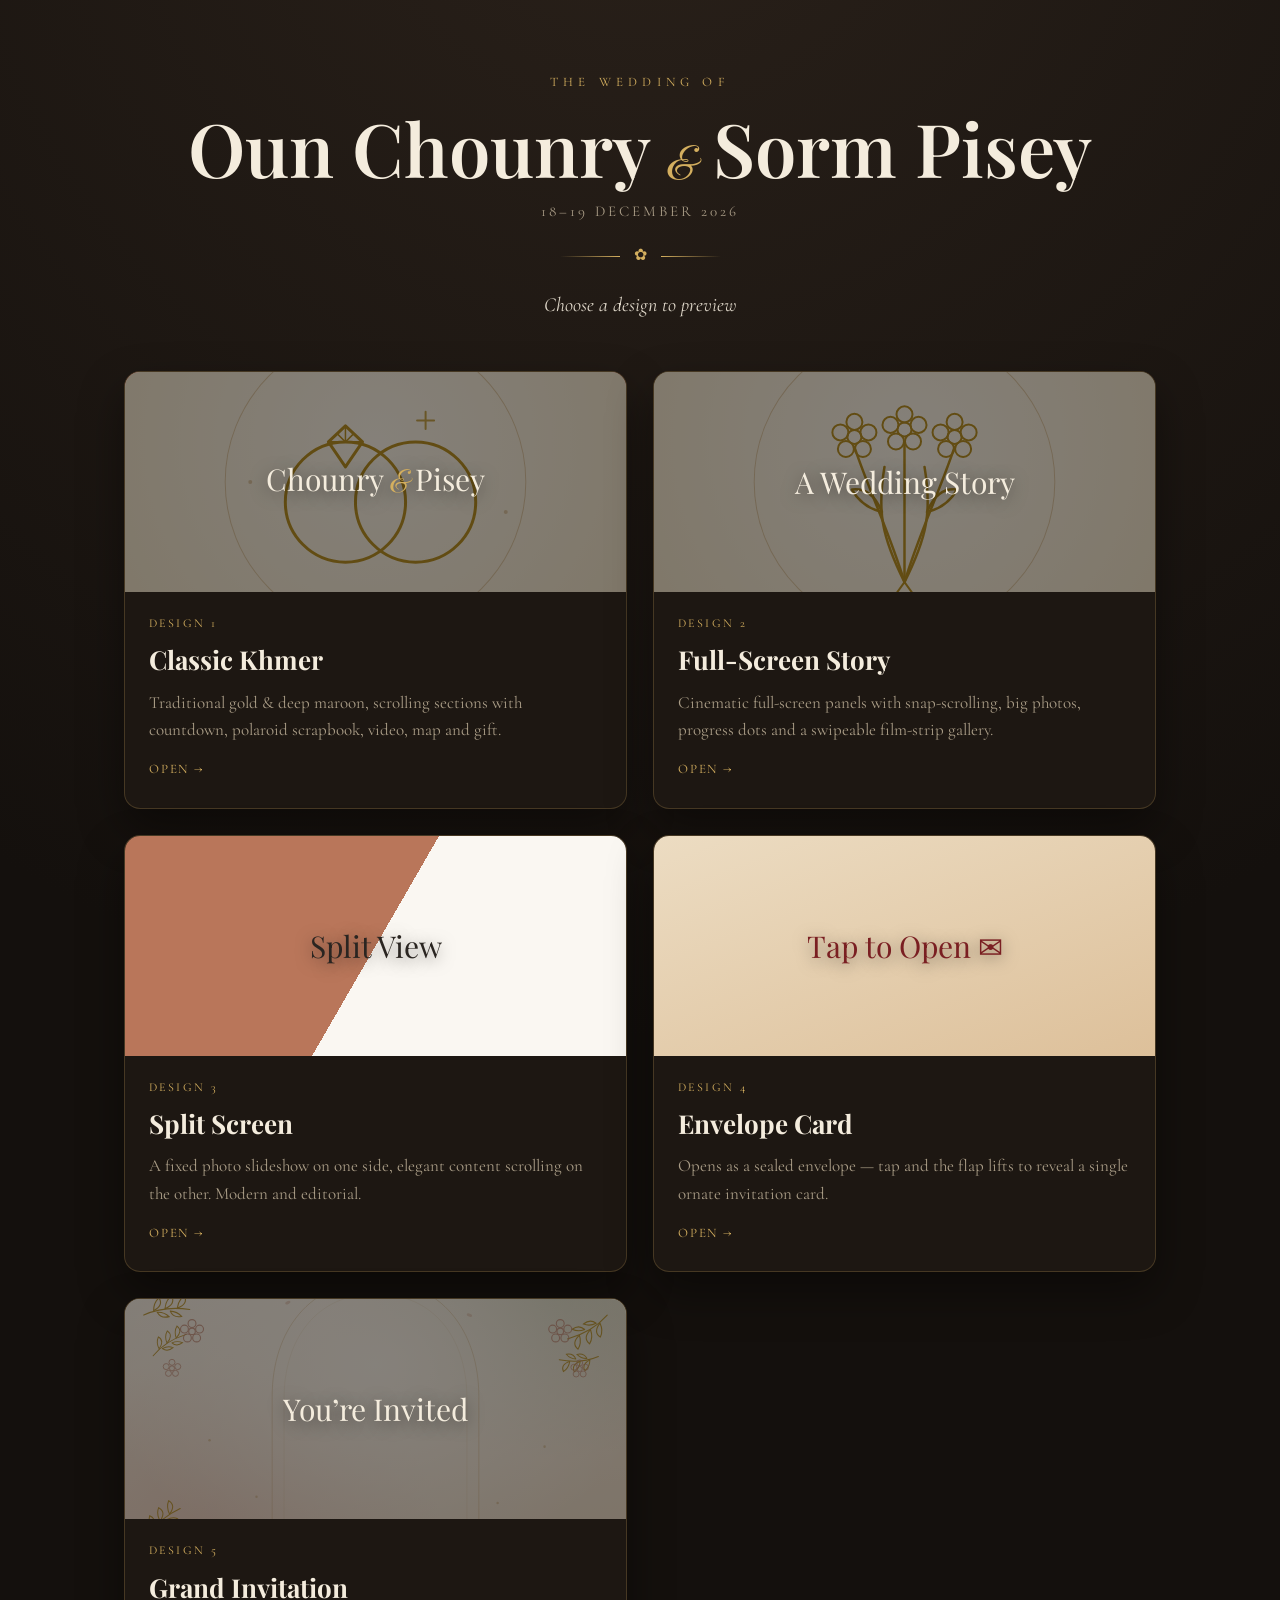
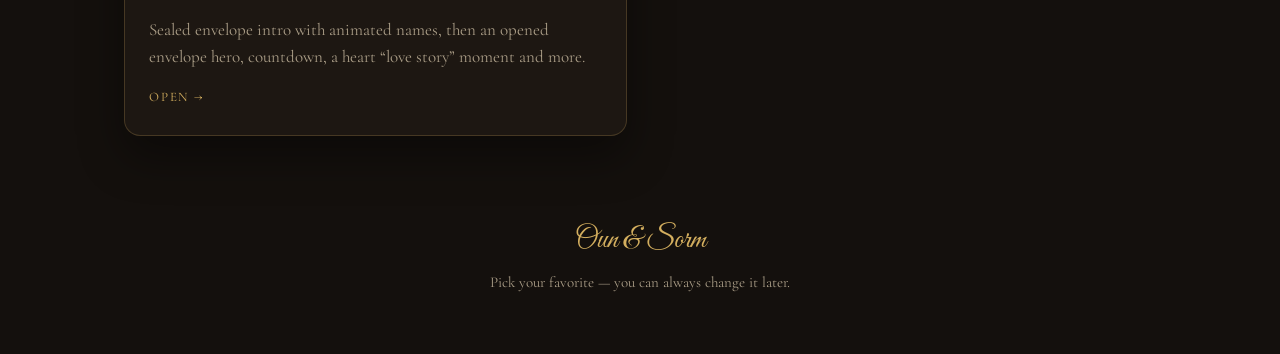
==== commit 6eb796e1: "chore: add new page" ====
--- a/index.html
+++ b/index.html
@@ -96,6 +96,7 @@
   .pv-split .mini { color: #2a2521; }
   .pv-card   { background: linear-gradient(160deg, #ecdcc2, #ddc09a); }
   .pv-card .mini { color: #7a1f22; }
+  .pv-invite .mini { color: #f4ecdd; }
 
   .dc-body { padding: 22px 24px 26px; }
   .dc-tag { font-size: 12px; letter-spacing: 0.2em; text-transform: uppercase; color: var(--gold); }
@@ -179,6 +180,20 @@
       <span class="dc-open">Open</span>
     </div>
   </a>
+
+  <!-- Grand invitation -->
+  <a class="design-card" href="invite.html">
+    <div class="dc-preview pv-invite">
+      <div class="dc-photo" style="background-image:url('assets/photos/hero-bg.svg')"></div>
+      <div class="mini">You&rsquo;re Invited</div>
+    </div>
+    <div class="dc-body">
+      <p class="dc-tag">Design 5</p>
+      <h2 class="dc-title">Grand Invitation</h2>
+      <p class="dc-desc">Sealed envelope intro with animated names, then an opened envelope hero, countdown, a heart &ldquo;love story&rdquo; moment and more.</p>
+      <span class="dc-open">Open</span>
+    </div>
+  </a>
 </main>
 
 <footer class="hub-foot">
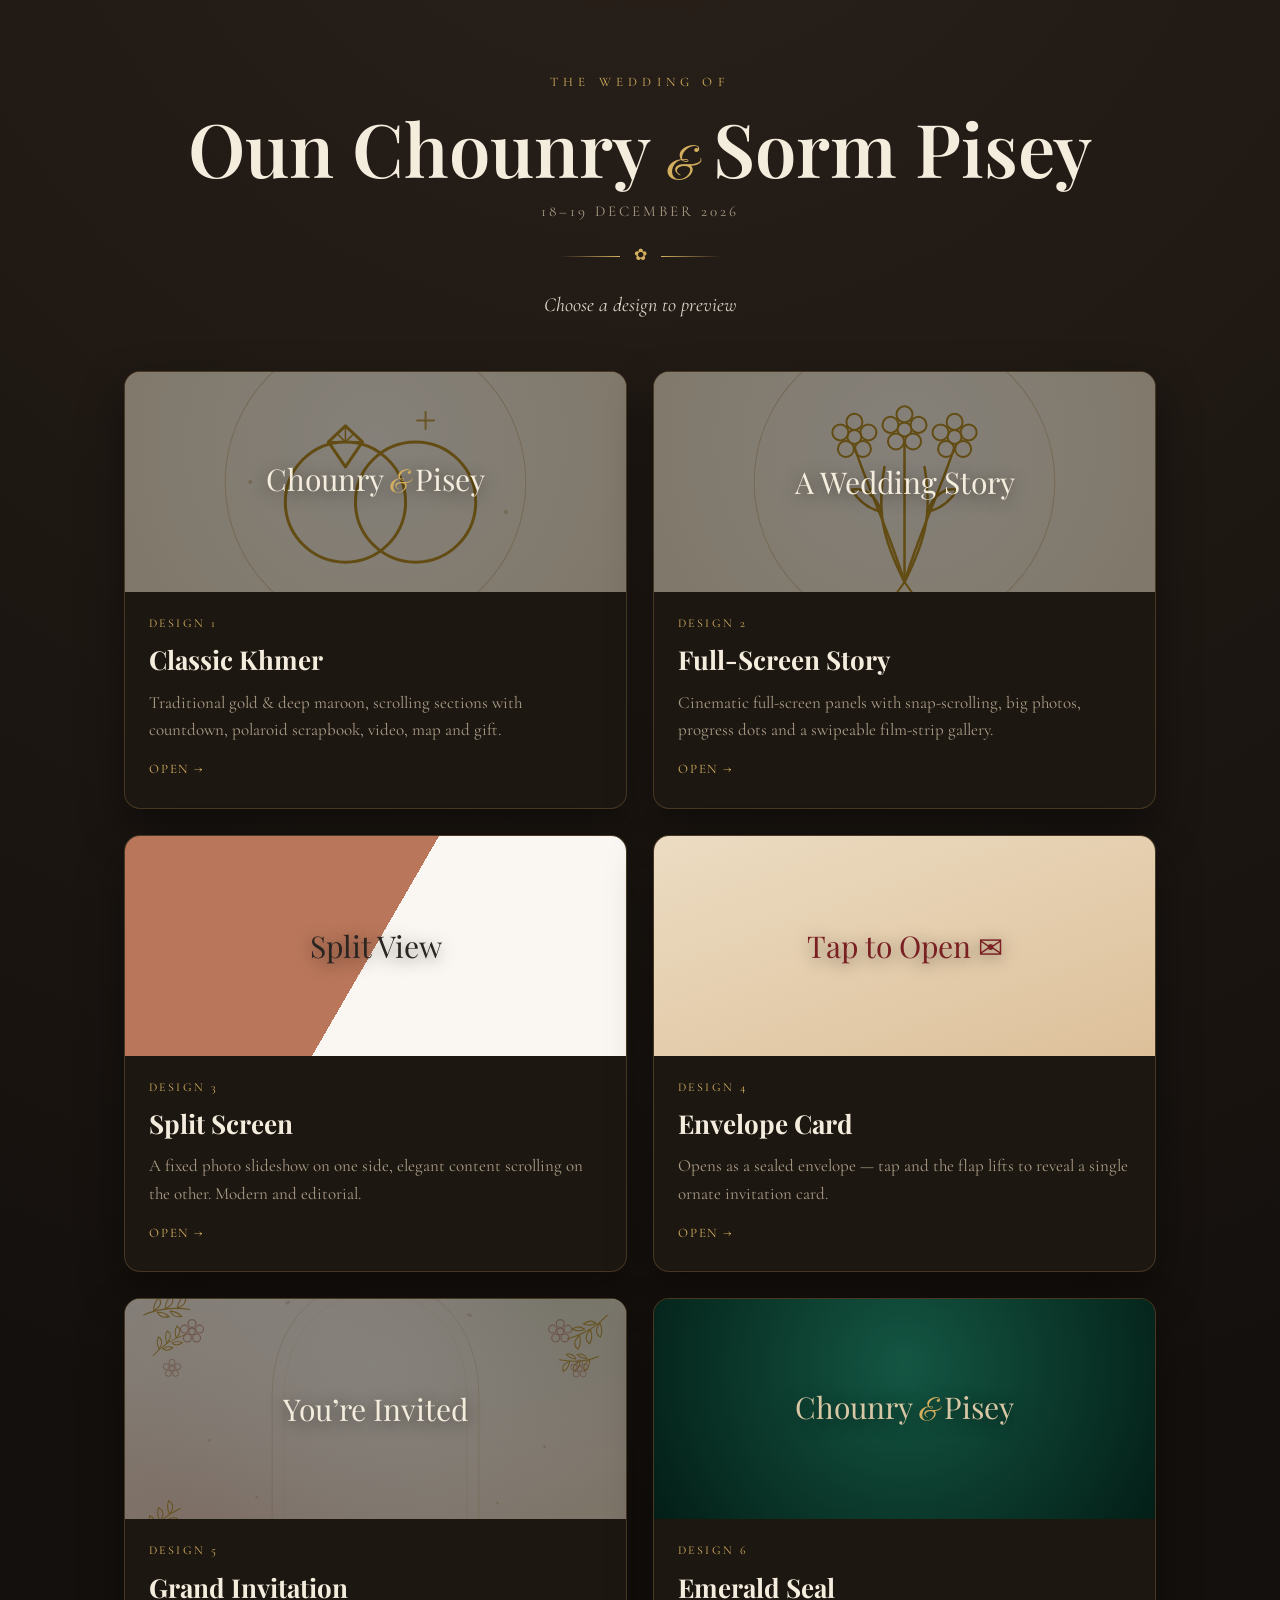
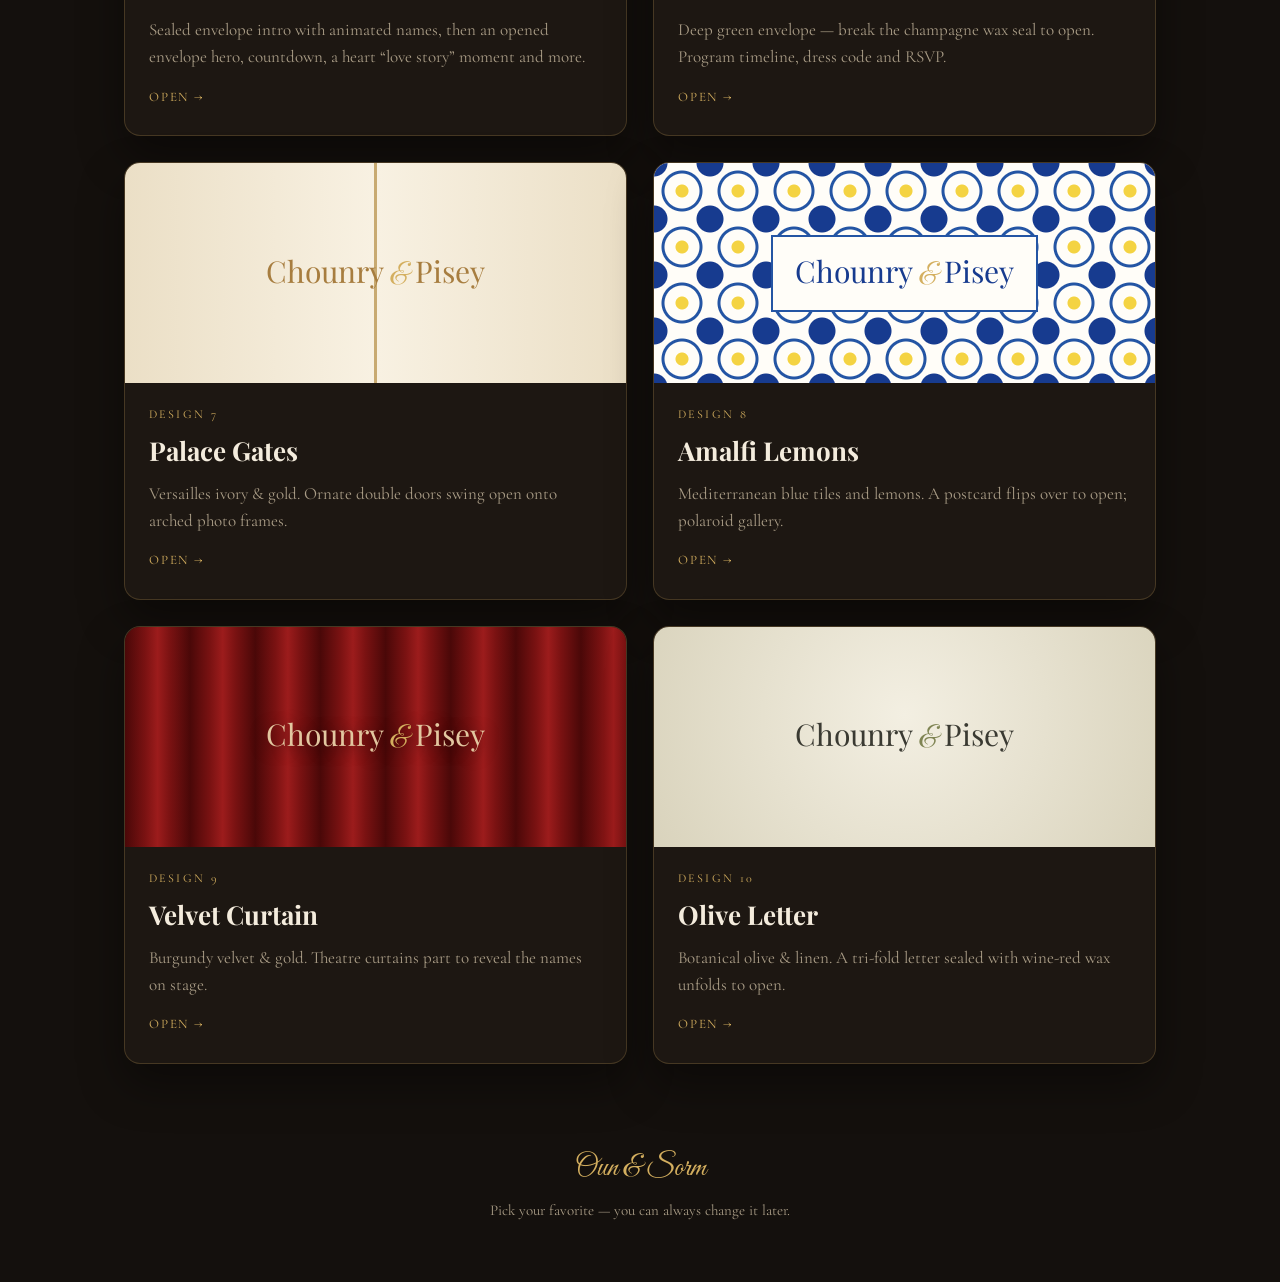
==== commit d878cb54: "chore: added more templates" ====
--- a/index.html
+++ b/index.html
@@ -97,6 +97,27 @@
   .pv-card   { background: linear-gradient(160deg, #ecdcc2, #ddc09a); }
   .pv-card .mini { color: #7a1f22; }
   .pv-invite .mini { color: #f4ecdd; }
+  .pv-emerald { background: radial-gradient(circle at 50% 30%, #145643, #031e16); }
+  .pv-emerald .mini { color: #d8c7a5; }
+  .pv-palace { background: linear-gradient(90deg, #ebdfc6, #f8f1e2 49.6%, #c8aa71 49.8% 50.2%, #f8f1e2 50.4%, #ebdfc6); }
+  .pv-palace .mini { color: #a77d3f; text-shadow: none; }
+  .pv-amalfi {
+    background-color: #fffdf8;
+    background-image:
+      radial-gradient(circle at 50% 50%, #f4d342 0 6px, transparent 7px),
+      radial-gradient(circle at 50% 50%, transparent 0 17px, #2455a4 18px 20px, transparent 21px),
+      radial-gradient(circle at 0 0, #173b8f 0 13px, transparent 14px),
+      radial-gradient(circle at 100% 0, #173b8f 0 13px, transparent 14px),
+      radial-gradient(circle at 0 100%, #173b8f 0 13px, transparent 14px),
+      radial-gradient(circle at 100% 100%, #173b8f 0 13px, transparent 14px);
+    background-size: 56px 56px;
+  }
+  .pv-amalfi .mini { color: #173b8f; background: #fffdf8; padding: 10px 22px; border: 2px solid #2455a4; text-shadow: none; }
+  .pv-velvet { background: repeating-linear-gradient(90deg, #4a0808 0, #7a1212 4%, #9c1c1c 6.5%, #7a1212 9%, #4a0808 13%); }
+  .pv-velvet .mini { color: #e2c7a0; }
+  .pv-olive { background: radial-gradient(circle at 50% 40%, #f3efe2, #d9d3bc); }
+  .pv-olive .mini { color: #3a3a32; text-shadow: none; }
+  .pv-olive .mini .amp { color: #7f8453; }
 
   .dc-body { padding: 22px 24px 26px; }
   .dc-tag { font-size: 12px; letter-spacing: 0.2em; text-transform: uppercase; color: var(--gold); }
@@ -194,6 +215,71 @@
       <span class="dc-open">Open</span>
     </div>
   </a>
+
+  <!-- Emerald seal -->
+  <a class="design-card" href="emerald.html">
+    <div class="dc-preview pv-emerald">
+      <div class="mini">Chounry <span class="amp">&amp;</span> Pisey</div>
+    </div>
+    <div class="dc-body">
+      <p class="dc-tag">Design 6</p>
+      <h2 class="dc-title">Emerald Seal</h2>
+      <p class="dc-desc">Deep green envelope &mdash; break the champagne wax seal to open. Program timeline, dress code and RSVP.</p>
+      <span class="dc-open">Open</span>
+    </div>
+  </a>
+
+  <!-- Palace gates -->
+  <a class="design-card" href="palace.html">
+    <div class="dc-preview pv-palace">
+      <div class="mini">Chounry <span class="amp">&amp;</span> Pisey</div>
+    </div>
+    <div class="dc-body">
+      <p class="dc-tag">Design 7</p>
+      <h2 class="dc-title">Palace Gates</h2>
+      <p class="dc-desc">Versailles ivory &amp; gold. Ornate double doors swing open onto arched photo frames.</p>
+      <span class="dc-open">Open</span>
+    </div>
+  </a>
+
+  <!-- Amalfi lemons -->
+  <a class="design-card" href="amalfi.html">
+    <div class="dc-preview pv-amalfi">
+      <div class="mini">Chounry <span class="amp">&amp;</span> Pisey</div>
+    </div>
+    <div class="dc-body">
+      <p class="dc-tag">Design 8</p>
+      <h2 class="dc-title">Amalfi Lemons</h2>
+      <p class="dc-desc">Mediterranean blue tiles and lemons. A postcard flips over to open; polaroid gallery.</p>
+      <span class="dc-open">Open</span>
+    </div>
+  </a>
+
+  <!-- Velvet curtain -->
+  <a class="design-card" href="velvet.html">
+    <div class="dc-preview pv-velvet">
+      <div class="mini">Chounry <span class="amp">&amp;</span> Pisey</div>
+    </div>
+    <div class="dc-body">
+      <p class="dc-tag">Design 9</p>
+      <h2 class="dc-title">Velvet Curtain</h2>
+      <p class="dc-desc">Burgundy velvet &amp; gold. Theatre curtains part to reveal the names on stage.</p>
+      <span class="dc-open">Open</span>
+    </div>
+  </a>
+
+  <!-- Olive letter -->
+  <a class="design-card" href="olive.html">
+    <div class="dc-preview pv-olive">
+      <div class="mini">Chounry <span class="amp">&amp;</span> Pisey</div>
+    </div>
+    <div class="dc-body">
+      <p class="dc-tag">Design 10</p>
+      <h2 class="dc-title">Olive Letter</h2>
+      <p class="dc-desc">Botanical olive &amp; linen. A tri-fold letter sealed with wine-red wax unfolds to open.</p>
+      <span class="dc-open">Open</span>
+    </div>
+  </a>
 </main>
 
 <footer class="hub-foot">
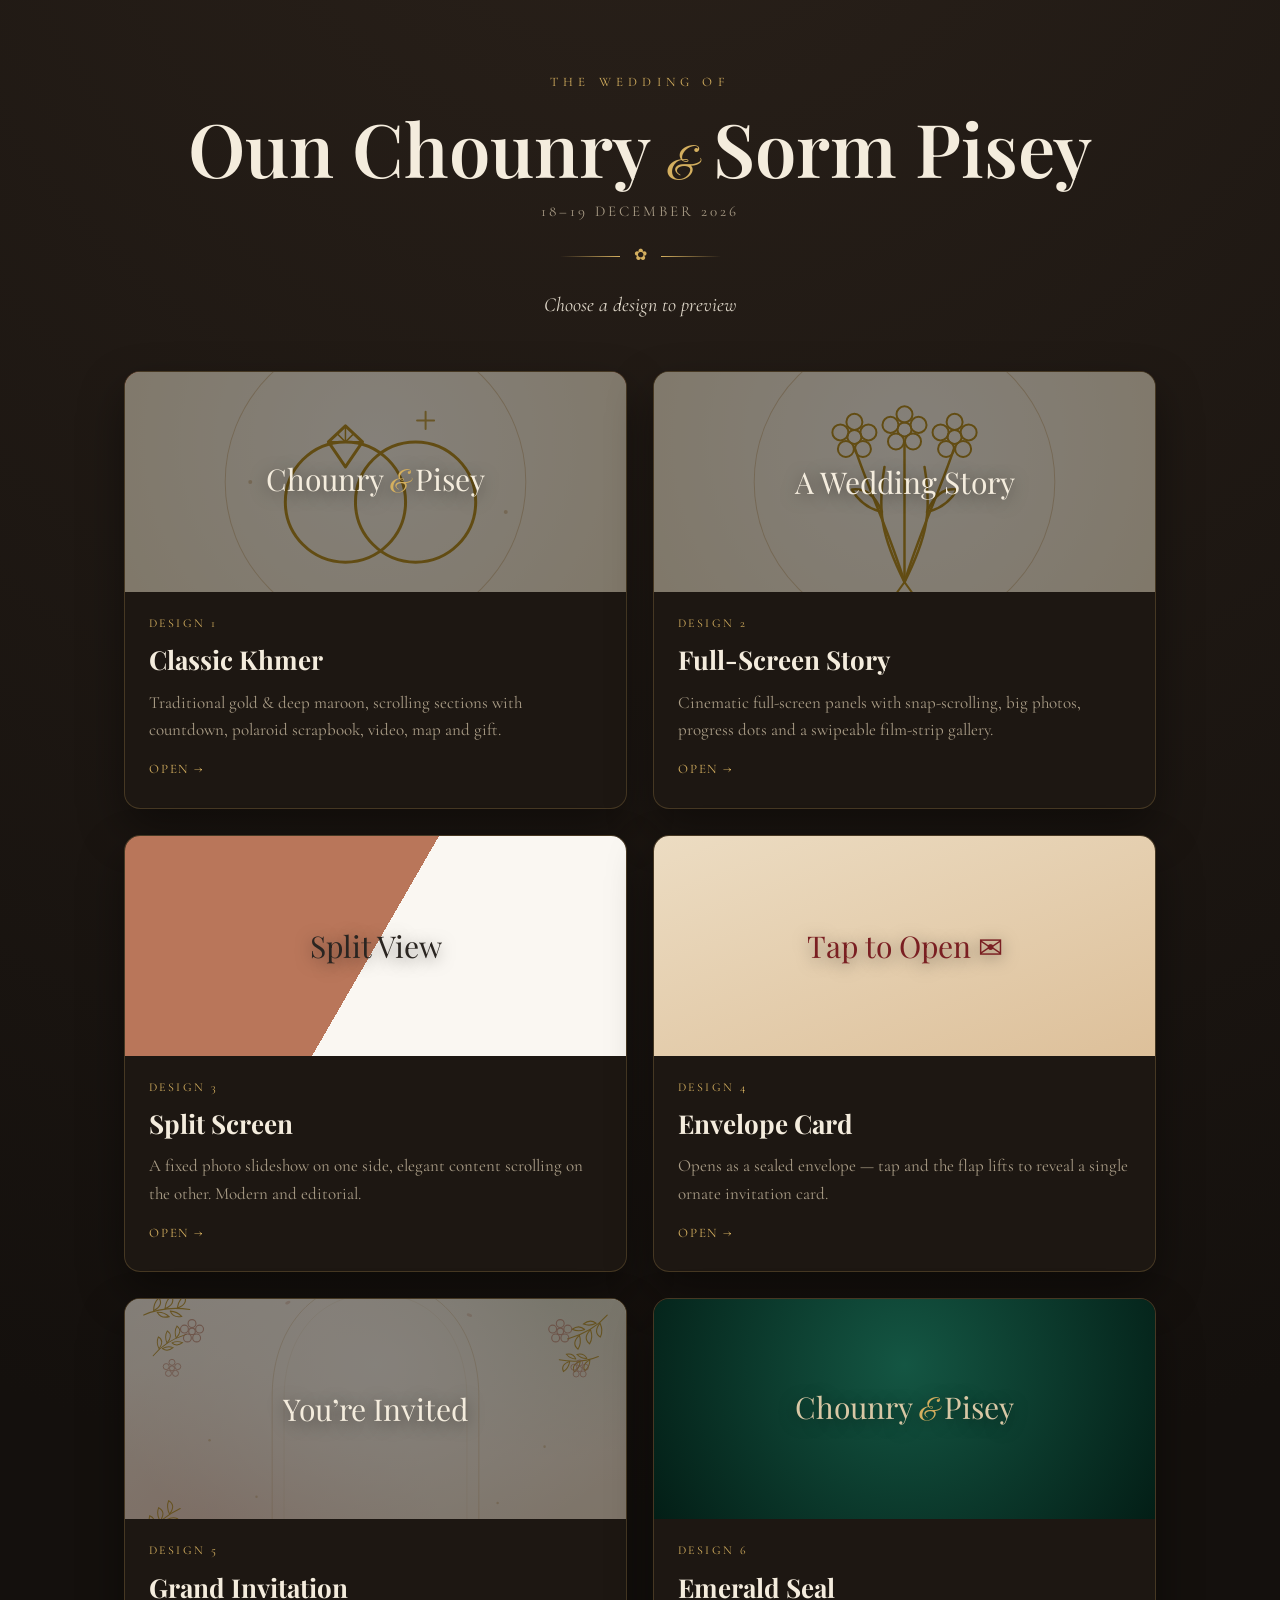
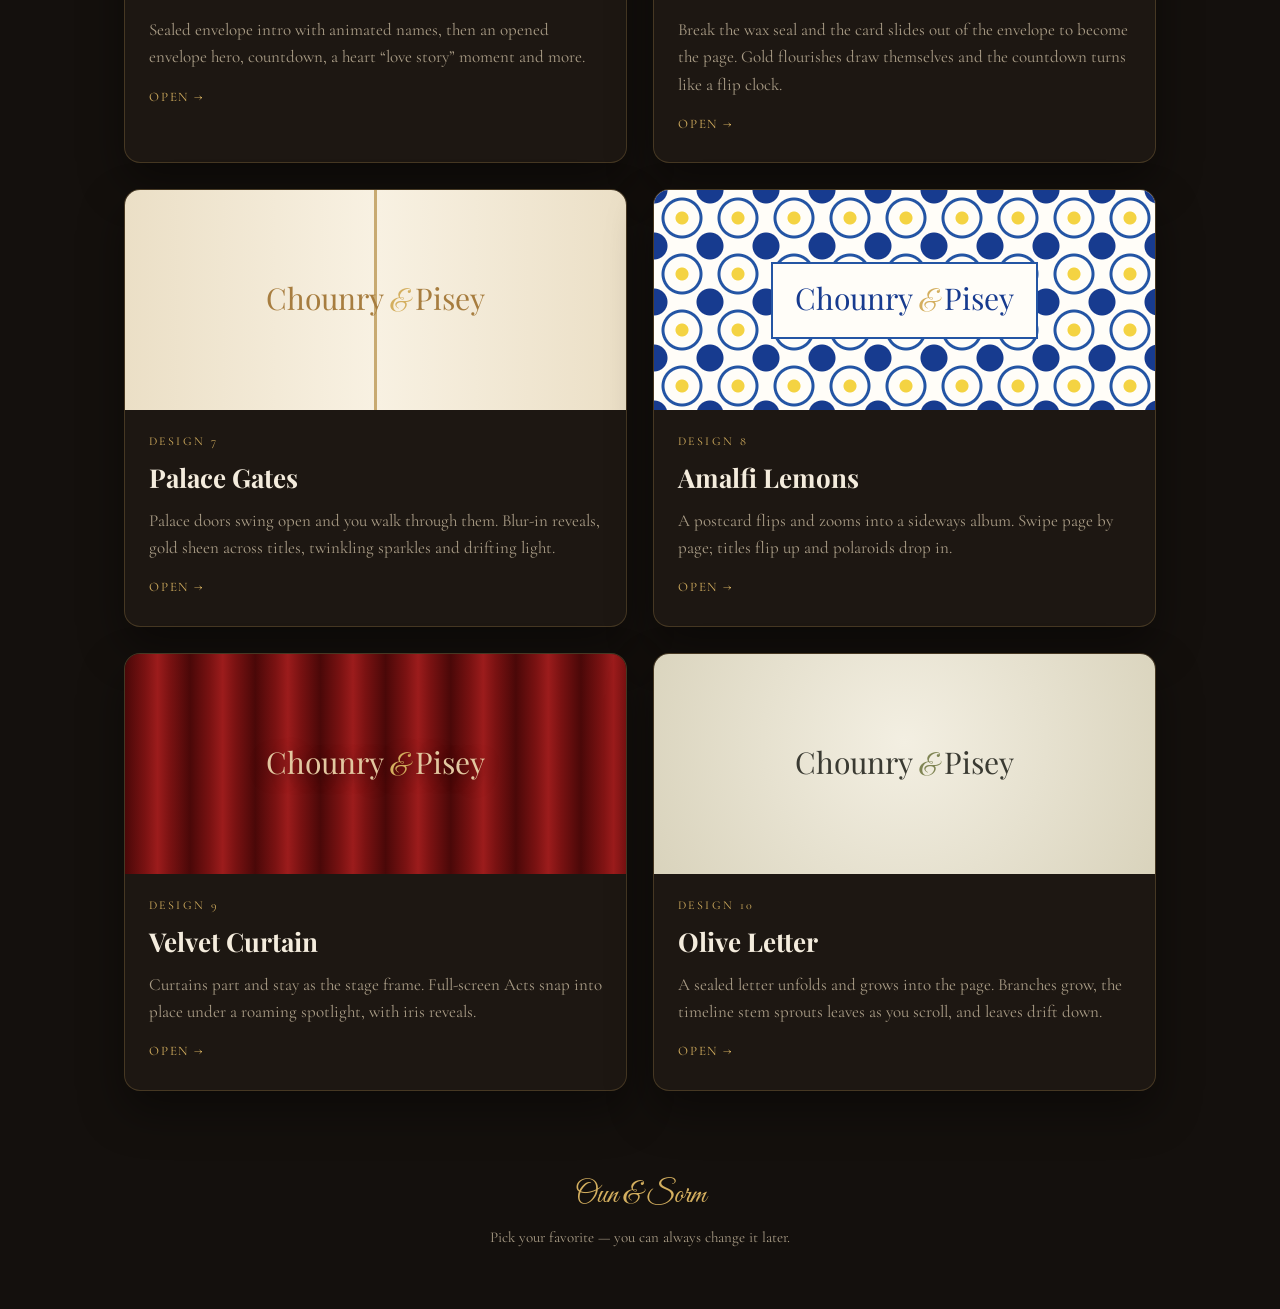
==== commit 43a248b9: "improved" ====
--- a/index.html
+++ b/index.html
@@ -224,7 +224,7 @@
     <div class="dc-body">
       <p class="dc-tag">Design 6</p>
       <h2 class="dc-title">Emerald Seal</h2>
-      <p class="dc-desc">Deep green envelope &mdash; break the champagne wax seal to open. Program timeline, dress code and RSVP.</p>
+      <p class="dc-desc">Break the wax seal and the card slides out of the envelope to become the page. Gold flourishes draw themselves and the countdown turns like a flip clock.</p>
       <span class="dc-open">Open</span>
     </div>
   </a>
@@ -237,7 +237,7 @@
     <div class="dc-body">
       <p class="dc-tag">Design 7</p>
       <h2 class="dc-title">Palace Gates</h2>
-      <p class="dc-desc">Versailles ivory &amp; gold. Ornate double doors swing open onto arched photo frames.</p>
+      <p class="dc-desc">Palace doors swing open and you walk through them. Blur-in reveals, gold sheen across titles, twinkling sparkles and drifting light.</p>
       <span class="dc-open">Open</span>
     </div>
   </a>
@@ -250,7 +250,7 @@
     <div class="dc-body">
       <p class="dc-tag">Design 8</p>
       <h2 class="dc-title">Amalfi Lemons</h2>
-      <p class="dc-desc">Mediterranean blue tiles and lemons. A postcard flips over to open; polaroid gallery.</p>
+      <p class="dc-desc">A postcard flips and zooms into a sideways album. Swipe page by page; titles flip up and polaroids drop in.</p>
       <span class="dc-open">Open</span>
     </div>
   </a>
@@ -263,7 +263,7 @@
     <div class="dc-body">
       <p class="dc-tag">Design 9</p>
       <h2 class="dc-title">Velvet Curtain</h2>
-      <p class="dc-desc">Burgundy velvet &amp; gold. Theatre curtains part to reveal the names on stage.</p>
+      <p class="dc-desc">Curtains part and stay as the stage frame. Full-screen Acts snap into place under a roaming spotlight, with iris reveals.</p>
       <span class="dc-open">Open</span>
     </div>
   </a>
@@ -276,7 +276,7 @@
     <div class="dc-body">
       <p class="dc-tag">Design 10</p>
       <h2 class="dc-title">Olive Letter</h2>
-      <p class="dc-desc">Botanical olive &amp; linen. A tri-fold letter sealed with wine-red wax unfolds to open.</p>
+      <p class="dc-desc">A sealed letter unfolds and grows into the page. Branches grow, the timeline stem sprouts leaves as you scroll, and leaves drift down.</p>
       <span class="dc-open">Open</span>
     </div>
   </a>
